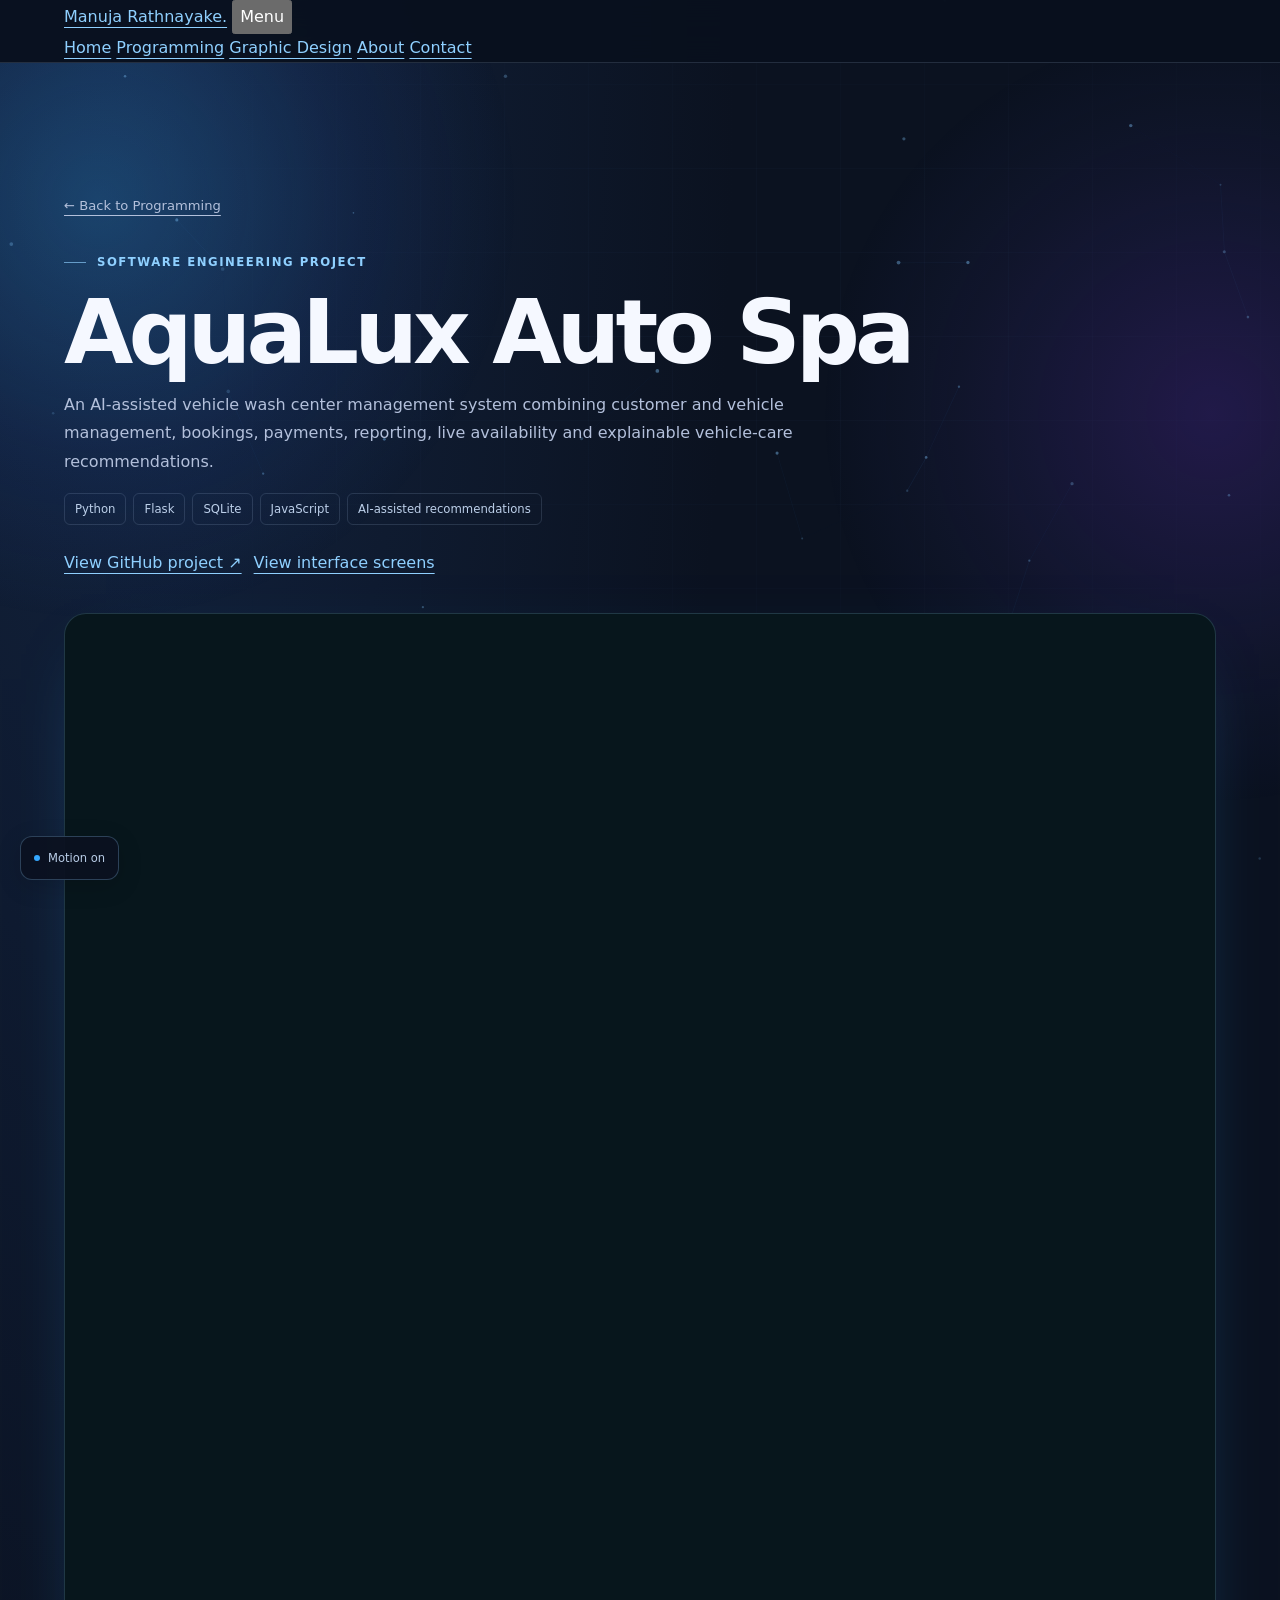
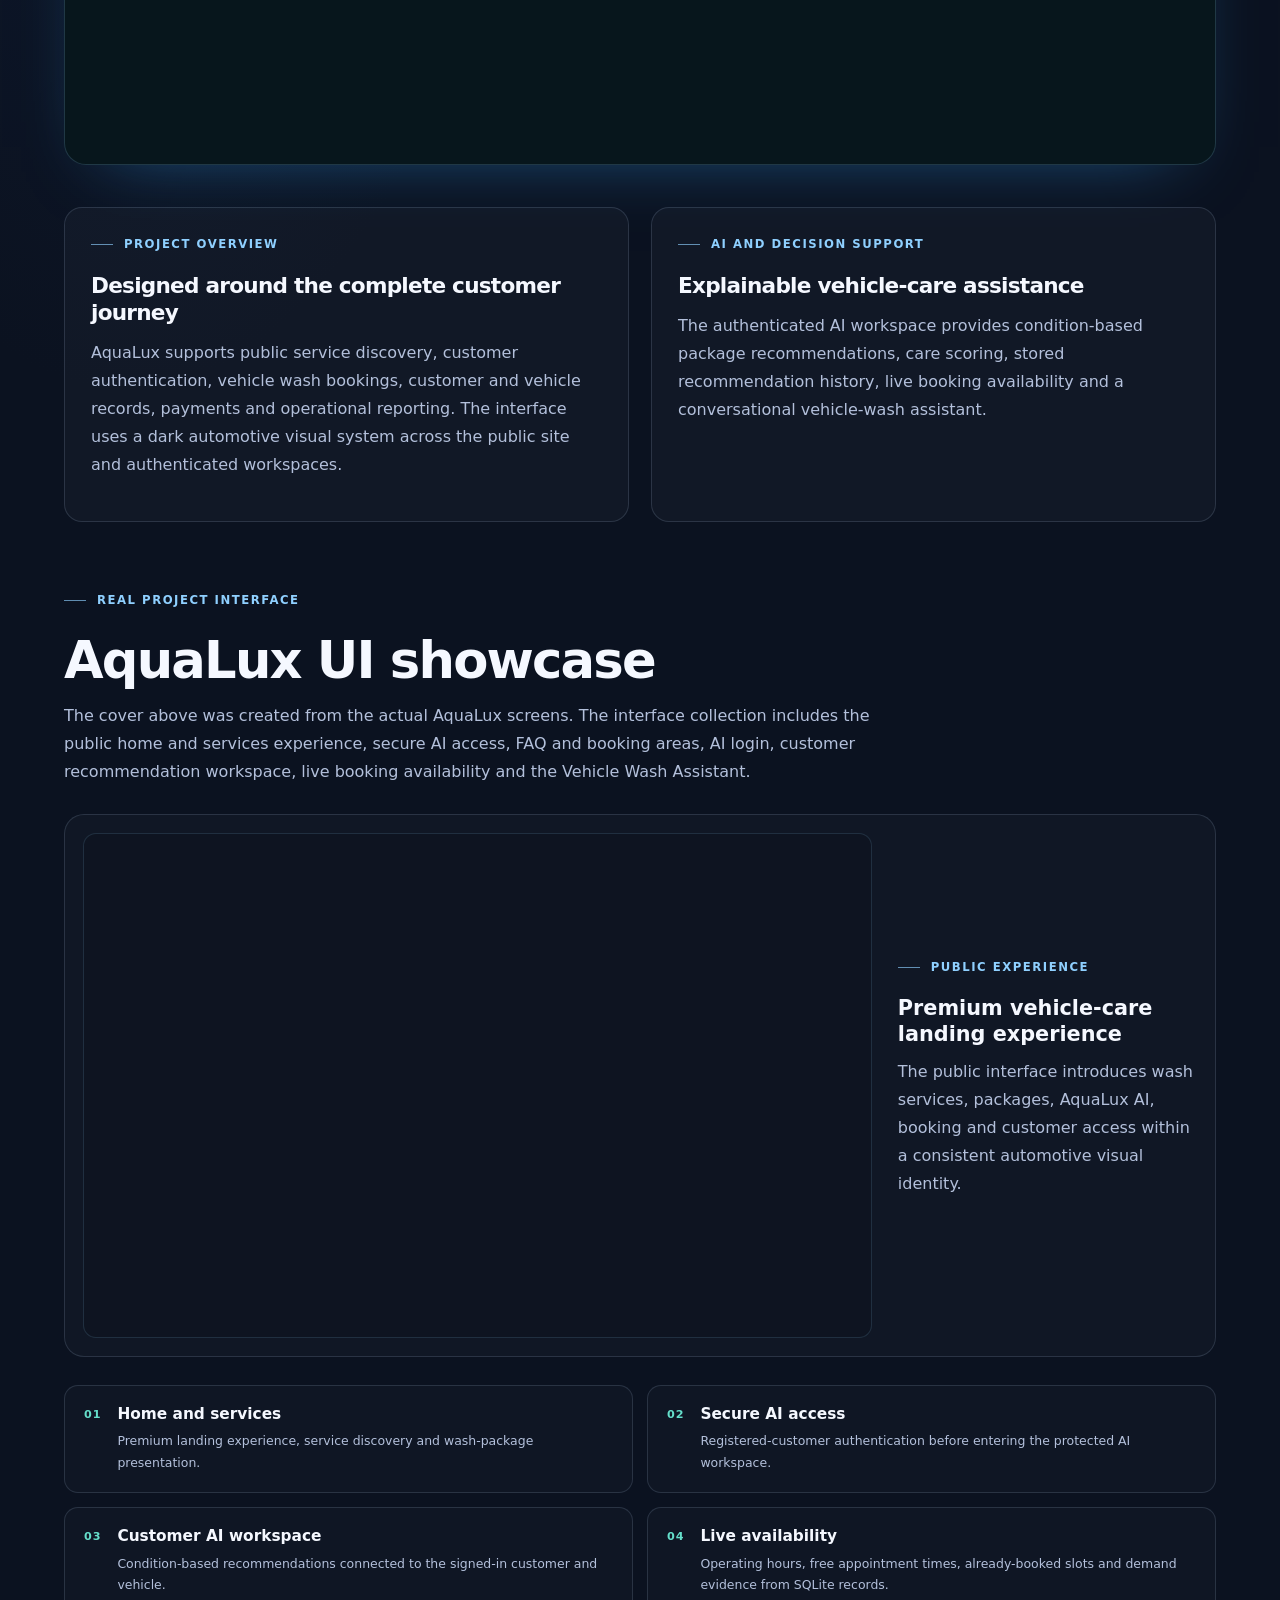
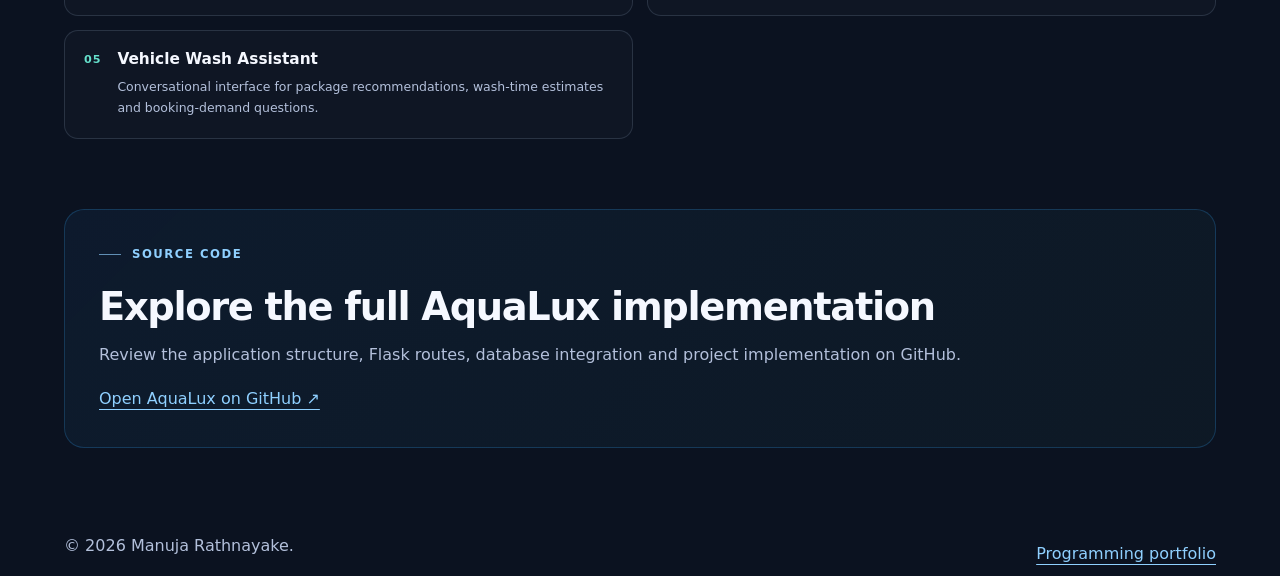
==== AquaLux.html @ 55165b79 "Add AquaLux project gallery and real screenshot cover" ====
<!DOCTYPE html>
<html lang="en">
<head>
  <meta charset="utf-8">
  <meta name="viewport" content="width=device-width, initial-scale=1">
  <title>AquaLux Auto Spa | Manuja Rathnayake</title>
  <meta name="description" content="AquaLux Auto Spa, an AI-assisted vehicle wash center management system by Manuja Rathnayake.">
  <link rel="preconnect" href="https://fonts.googleapis.com">
  <link rel="preconnect" href="https://fonts.gstatic.com" crossorigin>
  <link href="https://fonts.googleapis.com/css2?family=Manrope:wght@400;500;600;700;800&display=swap" rel="stylesheet">
  <link rel="stylesheet" href="portfolio.css?v=20261126-aqua1">
  <link rel="stylesheet" href="project-showcase.css?v=20261126-aqua1">
  <script src="portfolio.js?v=20261126-aqua1" defer></script>
</head>
<body>
  <header class="site-header">
    <div class="container header-inner">
      <a class="brand" href="index.html" aria-label="Manuja Rathnayake home">Manuja Rathnayake<span>.</span></a>
      <button class="menu-toggle" type="button" aria-expanded="false" aria-controls="primary-nav">Menu</button>
      <nav id="primary-nav" class="primary-nav" aria-label="Primary navigation">
        <a href="index.html">Home</a>
        <a href="Programming.html" class="is-active">Programming</a>
        <a href="Graphic%20Design.html">Graphic Design</a>
        <a href="index.html#about">About</a>
        <a href="index.html#contact">Contact</a>
      </nav>
    </div>
  </header>

  <main class="project-detail-main">
    <div class="container">
      <a class="project-back-link" href="Programming.html">&larr; Back to Programming</a>

      <section class="project-detail-heading">
        <p class="eyebrow">Software engineering project</p>
        <h1>AquaLux Auto Spa</h1>
        <p class="project-detail-lead">An AI-assisted vehicle wash center management system combining customer and vehicle management, bookings, payments, reporting, live availability and explainable vehicle-care recommendations.</p>
        <div class="tags" aria-label="Technologies">
          <span class="tag">Python</span><span class="tag">Flask</span><span class="tag">SQLite</span><span class="tag">JavaScript</span><span class="tag">AI-assisted recommendations</span>
        </div>
        <div class="project-detail-actions">
          <a class="button button-primary" href="https://github.com/manujarathnayake2004/AquaLux-Vehicle-Wash-Center" target="_blank" rel="noopener noreferrer">View GitHub project &nearr;</a>
          <a class="button button-secondary" href="#screens">View interface screens</a>
        </div>
      </section>

      <figure class="project-detail-cover">
        <img src="assets/projects/aqualux/aqualux-cover.webp" alt="AquaLux Auto Spa portfolio cover built from real project interface screenshots" width="1600" height="900" decoding="async">
      </figure>

      <section class="project-detail-summary" aria-label="AquaLux project overview">
        <article class="project-detail-panel">
          <p class="eyebrow">Project overview</p>
          <h2>Designed around the complete customer journey</h2>
          <p>AquaLux supports public service discovery, customer authentication, vehicle wash bookings, customer and vehicle records, payments and operational reporting. The interface uses a dark automotive visual system across the public site and authenticated workspaces.</p>
        </article>
        <article class="project-detail-panel">
          <p class="eyebrow">AI and decision support</p>
          <h2>Explainable vehicle-care assistance</h2>
          <p>The authenticated AI workspace provides condition-based package recommendations, care scoring, stored recommendation history, live booking availability and a conversational vehicle-wash assistant.</p>
        </article>
      </section>

      <section id="screens" class="project-detail-screens">
        <div class="project-detail-section-heading">
          <p class="eyebrow">Real project interface</p>
          <h2>AquaLux UI showcase</h2>
          <p>The cover above was created from the actual AquaLux screens. The interface collection includes the public home and services experience, secure AI access, FAQ and booking areas, AI login, customer recommendation workspace, live booking availability and the Vehicle Wash Assistant.</p>
        </div>

        <div class="aqualux-screen-feature">
          <a class="image-link" href="assets/projects/aqualux/aqualux-home.webp" data-lightbox="AquaLux Home interface" aria-label="Open AquaLux Home screenshot">
            <img src="assets/projects/aqualux/aqualux-home.webp" alt="AquaLux Auto Spa home interface screenshot" loading="lazy" decoding="async">
          </a>
          <div>
            <p class="eyebrow">Public experience</p>
            <h3>Premium vehicle-care landing experience</h3>
            <p>The public interface introduces wash services, packages, AquaLux AI, booking and customer access within a consistent automotive visual identity.</p>
          </div>
        </div>

        <div class="project-interface-list">
          <article><span>01</span><div><h3>Home and services</h3><p>Premium landing experience, service discovery and wash-package presentation.</p></div></article>
          <article><span>02</span><div><h3>Secure AI access</h3><p>Registered-customer authentication before entering the protected AI workspace.</p></div></article>
          <article><span>03</span><div><h3>Customer AI workspace</h3><p>Condition-based recommendations connected to the signed-in customer and vehicle.</p></div></article>
          <article><span>04</span><div><h3>Live availability</h3><p>Operating hours, free appointment times, already-booked slots and demand evidence from SQLite records.</p></div></article>
          <article><span>05</span><div><h3>Vehicle Wash Assistant</h3><p>Conversational interface for package recommendations, wash-time estimates and booking-demand questions.</p></div></article>
        </div>
      </section>

      <section class="project-detail-cta">
        <p class="eyebrow">Source code</p>
        <h2>Explore the full AquaLux implementation</h2>
        <p>Review the application structure, Flask routes, database integration and project implementation on GitHub.</p>
        <a class="button button-primary" href="https://github.com/manujarathnayake2004/AquaLux-Vehicle-Wash-Center" target="_blank" rel="noopener noreferrer">Open AquaLux on GitHub &nearr;</a>
      </section>
    </div>
  </main>

  <footer class="site-footer">
    <div class="container footer-inner"><p>&copy; 2026 Manuja Rathnayake.</p><a href="Programming.html">Programming portfolio</a></div>
  </footer>
</body>
</html>
---- portfolio.css ----
:root {
  color-scheme: dark;
  --bg: #0b1220;
  --bg-alt: #0e1728;
  --surface: #111d31;
  --text: #e8eefc;
  --muted: #b3c0db;
  --accent: #35a8ff;
  --line: rgba(190, 211, 245, .15);
}
* { box-sizing: border-box; }
html { scroll-behavior: smooth; scroll-padding-top: 100px; }
body {
  margin: 0;
  background: radial-gradient(ellipse at 10% 0, #132440 0, transparent 38rem), var(--bg);
  color: var(--text);
  font-family: Poppins, system-ui, -apple-system, "Segoe UI", sans-serif;
  line-height: 1.75;
}
body, button, a { -webkit-tap-highlight-color: transparent; }
a { color: #8fd0ff; text-underline-offset: 5px; }
a:hover { color: #fff; }
button, input, textarea { font: inherit; }
button { cursor: pointer; }
img { display: block; max-width: 100%; height: auto; }
svg { flex-shrink: 0; }
h1, h2, h3, p { margin-top: 0; }
h1, h2, h3 { color: #f5f8ff; line-height: 1.25; }
h2 { font-size: clamp(1.8rem, 3.4vw, 2.4rem); letter-spacing: -.035em; }
h3 { font-size: 1.12rem; }
p { color: var(--muted); }
:focus-visible { outline: 3px solid var(--accent); outline-offset: 5px; }
.container { width: min(1180px, 90%); margin-inline: auto; }
.skip-link { position: fixed; top: 12px; left: 12px; z-index: 100; padding: 10px 18px; background: #fff; color: #0b1220; transform: translateY(-160%); }
.skip-link:focus { transform: translateY(0); color: #0b1220; }
.site-header { position: sticky; top: 0; z-index: 30; background: rgba(9, 16, 30, .95); border-bottom: 1px solid var(--line); backdrop-filter: blur(16px); }
.nav-inner { min-height: 76px; display: flex; justify-content: space-between; align-items: center; gap: 24px; }
.logo { color: #fff; font-size: 1rem; font-weight: 800; letter-spacing: -.025em; text-decoration: none; white-space: nowrap; }
.logo span { color: var(--accent); }
.menu { display: flex; align-items: center; gap: 25px; }
.menu a { color: var(--muted); font-size: .85rem; font-weight: 600; text-decoration: none; padding-block: 14px; }
.menu a:hover { color: var(--accent); }
.nav-toggle { display: none; border: 1px solid var(--line); background: var(--surface); color: var(--text); border-radius: 9px; padding: 9px 13px; font-size: .85rem; }
.hero { padding: 76px 0 86px; }
.hero-grid { display: grid; grid-template-columns: 1.25fr .85fr; gap: 68px; align-items: center; }
.eyebrow { color: #8fd0ff; text-transform: uppercase; letter-spacing: .13em; font-size: .73rem; font-weight: 600; margin-bottom: 18px; }
.hero h1 { font-size: clamp(2.5rem, 5vw, 4.2rem); font-weight: 800; letter-spacing: -.05em; margin-bottom: 23px; line-height: 1.08; }
.accent { color: var(--accent); }
.hero-role { font-size: clamp(1rem, 1.6vw, 1.18rem); font-weight: 600; color: #d5e6ff; line-height: 1.6; max-width: 540px; }
.hero-summary { max-width: 56ch; font-size: .96rem; }
.hero-photo { margin: 0; justify-self: center; width: min(370px, 100%); aspect-ratio: 1; border-radius: 50%; border: 4px solid rgba(53, 168, 255, .35); box-shadow: 0 0 70px -22px rgba(53, 168, 255, .5); overflow: hidden; }
.hero-photo img { width: 100%; height: 100%; object-fit: cover; }
.current-role { display: flex; align-items: center; gap: 10px; color: #b8cbe6; font-size: .8rem; margin-top: 25px; }
.current-role::before { content: ""; width: 7px; height: 7px; border-radius: 50%; background: #78cfb4; flex-shrink: 0; }
.actions { display: flex; flex-wrap: wrap; gap: 12px; margin-top: 26px; }
.btn { display: inline-flex; align-items: center; justify-content: center; gap: 10px; min-height: 48px; padding: 12px 20px; border-radius: 11px; font-size: .88rem; font-weight: 600; text-decoration: none; border: 1px solid rgba(53,168,255,.4); transition: background .2s, transform .2s; }
.btn-primary { background: var(--accent); color: #071225; }
.btn-primary:hover { background: #70c3ff; color: #071225; transform: translateY(-2px); }
.btn-secondary { background: rgba(53,168,255,.07); color: #aedaff; }
.btn-secondary:hover { background: rgba(53,168,255,.17); }
.social-links { display: flex; flex-wrap: wrap; gap: 21px; margin-top: 24px; }
.social-links a { font-size: .82rem; color: var(--muted); }
.social-links a:hover { color: #fff; }
.section { padding: 78px 0; border-top: 1px solid var(--line); }
.section-alt { background: rgba(14, 23, 40, .66); }
.section-intro { max-width: 66ch; margin-bottom: 30px; font-size: .94rem; }
.section-heading { display: flex; align-items: flex-end; justify-content: space-between; gap: 24px; margin-bottom: 30px; }
.section-heading h2 { margin-bottom: 0; }
.section-heading .eyebrow { margin-bottom: 10px; }
.section-heading > a { font-size: .85rem; flex-shrink: 0; }
.about-grid { display: grid; grid-template-columns: 1.3fr .7fr; gap: 60px; }
.about-copy p { font-size: .97rem; }
.facts { margin: 0; border-left: 1px solid var(--line); padding-left: 30px; }
.facts div + div { margin-top: 23px; }
.facts dt { color: #8fd0ff; font-size: .72rem; text-transform: uppercase; letter-spacing: .08em; }
.facts dd { margin: 4px 0 0; font-size: .9rem; color: #e4ecfa; }
.services-grid { display: grid; grid-template-columns: repeat(3, minmax(0, 1fr)); gap: 22px; }
.service { border-top: 2px solid rgba(53,168,255,.55); padding: 23px 0 0; }
.service p { font-size: .9rem; margin-bottom: 0; }
.service-number { color: #6ba2cb; font-size: .78rem; display: block; margin-bottom: 18px; }
.career-grid { display: grid; grid-template-columns: 1.05fr .95fr; gap: 66px; }
.timeline { border-left: 1px solid rgba(53,168,255,.4); padding-left: 26px; }
.timeline-item { position: relative; padding: 0 0 32px; }
.timeline-item:last-child { padding-bottom: 0; }
.timeline-item::before { content: ""; position: absolute; width: 9px; height: 9px; left: -31px; top: 7px; background: var(--accent); border-radius: 50%; }
.timeline-item h3 { margin-bottom: 6px; }
.timeline-item .date { color: #88caff; font-size: .76rem; margin-bottom: 8px; }
.timeline-item .role { color: #e0ebfb; font-size: .88rem; margin-bottom: 12px; }
.timeline-item ul { color: var(--muted); font-size: .88rem; padding-left: 19px; margin: 0; }
.timeline-item li + li { margin-top: 8px; }
.education-list { list-style: none; padding: 0; margin: 0; }
.education-list li { display: grid; grid-template-columns: 70px minmax(0,1fr); gap: 15px; padding: 17px 0; border-bottom: 1px solid var(--line); }
.education-list li:first-child { padding-top: 0; }
.education-list .date { color: #88caff; font-size: .76rem; padding-top: 3px; }
.education-list h3 { font-size: .92rem; line-height: 1.5; margin-bottom: 4px; }
.education-list p { font-size: .8rem; margin: 0; }
.skills-grid { display: grid; grid-template-columns: repeat(3,minmax(0,1fr)); gap: 22px; }
.skill-group { background: rgba(255,255,255,.025); border: 1px solid var(--line); border-radius: 16px; padding: 25px; }
.skill-group h3 { margin-bottom: 18px; }
.skill-group ul { padding: 0; margin: 0; list-style: none; font-size: .88rem; color: var(--muted); }
.skill-group li { padding: 8px 0; border-bottom: 1px solid rgba(190,211,245,.08); }
.skill-group li:last-child { border-bottom: 0; }
.strengths { display: flex; flex-wrap: wrap; gap: 10px; list-style: none; padding: 0; margin: 28px 0 0; }
.strengths li, .tag { border: 1px solid var(--line); border-radius: 6px; padding: 5px 10px; color: #bccfe9; font-size: .73rem; }
.work-grid { display: grid; grid-template-columns: repeat(2,minmax(0,1fr)); gap: 24px; }
.work-card { display: block; border: 1px solid var(--line); border-radius: 17px; background: rgba(255,255,255,.025); overflow: hidden; text-decoration: none; transition: border-color .2s, transform .2s; }
.work-card:hover { border-color: rgba(53,168,255,.55); transform: translateY(-4px); }
.work-media { padding: 14px 14px 0; }
.work-media img { width: 100%; aspect-ratio: 16 / 9; object-fit: contain; background: #0b1220; border-radius: 9px; }
.work-caption { padding: 22px 24px 25px; }
.work-caption h3 { display: flex; justify-content: space-between; gap: 15px; margin-bottom: 9px; }
.work-caption h3 span { color: var(--accent); font-weight: 400; }
.work-caption p { font-size: .87rem; margin-bottom: 0; }
.project-heading { margin: 45px 0 20px; }
.project-grid { display: grid; grid-template-columns: repeat(2,minmax(0,1fr)); gap: 24px; }
.project-detail { padding: 28px; border: 1px solid var(--line); border-radius: 16px; background: rgba(255,255,255,.025); }
.project-detail p { font-size: .9rem; }
.project-detail .eyebrow { font-size: .66rem; margin-bottom: 12px; }
.project-detail > a { display: inline-block; margin-top: 20px; font-size: .85rem; font-weight: 600; }
.tags { display: flex; flex-wrap: wrap; gap: 7px; }
.contact-grid { display: grid; grid-template-columns: 1.05fr .95fr; gap: 65px; align-items: start; }
.contact-grid h2 { font-size: clamp(2rem,3.4vw,2.65rem); }
.contact-details { margin: 0; padding: 28px; border: 1px solid var(--line); border-radius: 17px; background: rgba(255,255,255,.025); }
.contact-details > div + div { margin-top: 20px; }
.contact-details dt { font-size: .74rem; color: #96abc8; margin-bottom: 4px; }
.contact-details dd { margin: 0; font-size: .9rem; overflow-wrap: anywhere; }
.contact-details dd a { color: #e1ecfc; }
.footer { padding: 28px 0; border-top: 1px solid var(--line); }
.footer-inner { display: flex; flex-wrap: wrap; gap: 12px; justify-content: space-between; align-items: center; }
.footer p, .footer a { font-size: .75rem; color: #98abc9; margin: 0; }
.whatsapp-fab { position: fixed; right: 22px; bottom: 20px; z-index: 25; }
.whatsapp-bot {
  width: 284px; height: 92px; display: flex; align-items: center; justify-content: space-between;
  padding: 12px 8px 12px 20px; color: #edf8ff; text-decoration: none;
  border: 1px solid rgba(53,168,255,.58); border-radius: 19px;
  background: linear-gradient(135deg,rgba(8,18,34,.98),rgba(13,28,50,.96));
  box-shadow: 0 16px 42px rgba(0,0,0,.36),0 0 28px rgba(53,168,255,.16),inset 0 0 0 1px rgba(143,208,255,.05);
  overflow: visible; isolation: isolate;
}
.whatsapp-bot::before {
  content: ""; position: absolute; inset: 0; border-radius: inherit; pointer-events: none; z-index: -1;
  background: linear-gradient(105deg,transparent 15%,rgba(125,220,255,.08) 42%,rgba(139,117,247,.13) 58%,transparent 78%);
  background-size: 220% 100%; animation: whatsapp-bot-shine 4.2s ease-in-out infinite;
}
.whatsapp-bot::after {
  content: ""; position: absolute; left: 16px; right: 74px; bottom: -1px; height: 2px; border-radius: 2px;
  background: linear-gradient(90deg,transparent,#35a8ff,#8b75f7,transparent); opacity: .82;
  box-shadow: 0 0 15px rgba(53,168,255,.6);
}
.whatsapp-bot-copy { min-width: 0; display: grid; gap: 2px; position: relative; z-index: 2; }
.whatsapp-bot-title { display: flex; align-items: center; gap: 9px; font-size: 1.06rem; font-weight: 800; letter-spacing: -.02em; white-space: nowrap; }
.whatsapp-bot-subtitle { color: #a9bdd8; font-size: .62rem; white-space: nowrap; }
.whatsapp-bot-wa { width: 27px; height: 27px; flex: 0 0 27px; fill: #82e9c2; filter: drop-shadow(0 0 8px rgba(130,233,194,.22)); }
.whatsapp-bot-robot { position: relative; width: 76px; height: 104px; flex: 0 0 76px; align-self: flex-end; margin: 0 -1px -10px 7px; transform-origin: 50% 84%; }
.whatsapp-bot-robot svg { width: 100%; height: 100%; overflow: visible; display: block; filter: drop-shadow(0 10px 10px rgba(0,0,0,.36)); }
.whatsapp-bot-ping { position: absolute; right: 65px; top: 11px; width: 8px; height: 8px; border-radius: 50%; background: #7ddcff; box-shadow: 0 0 14px #35a8ff; }
.whatsapp-bot-ping::after { content: ""; position: absolute; inset: -5px; border: 1px solid rgba(125,220,255,.5); border-radius: inherit; animation: whatsapp-bot-ping 2s ease-out infinite; }
.whatsapp-bot:hover, .whatsapp-bot:focus-visible { border-color: rgba(125,220,255,.9); box-shadow: 0 18px 46px rgba(0,0,0,.4),0 0 34px rgba(53,168,255,.28),0 0 22px rgba(139,117,247,.12); }
.whatsapp-bot:hover .whatsapp-bot-robot, .whatsapp-bot:focus-visible .whatsapp-bot-robot { transform: translateY(-5px) rotate(-2deg); }
.whatsapp-bot:hover .whatsapp-bot-title, .whatsapp-bot:focus-visible .whatsapp-bot-title { color: #fff; }
.whatsapp-bot-robot { animation: whatsapp-bot-float 4s ease-in-out infinite; }
.whatsapp-bot .bot-eye { transform-box: fill-box; transform-origin: center; animation: whatsapp-bot-blink 5.2s infinite; }
@keyframes whatsapp-bot-float { 0%,100% { transform: translateY(0) rotate(0); } 50% { transform: translateY(-5px) rotate(1.2deg); } }
@keyframes whatsapp-bot-blink { 0%,46%,50%,100% { transform: scaleY(1); } 48% { transform: scaleY(.08); } }
@keyframes whatsapp-bot-ping { 0% { transform: scale(.65); opacity: .75; } 100% { transform: scale(1.7); opacity: 0; } }
@keyframes whatsapp-bot-shine { 0%,18% { background-position: 110% 0; } 58%,100% { background-position: -110% 0; } }
.gallery-header { padding: 45px 0 38px; }
.back-link { display: inline-flex; gap: 10px; align-items: center; text-decoration: none; font-size: .85rem; margin-bottom: 35px; min-height: 44px; }
.gallery-header h1 { font-size: clamp(2.1rem,4vw,3.25rem); letter-spacing: -.04em; margin-bottom: 15px; }
.gallery-header p { max-width: 67ch; margin-bottom: 0; }
.gallery-main { padding-bottom: 75px; }
.gallery-grid { display: grid; grid-template-columns: repeat(2,minmax(0,1fr)); gap: 25px; }
.gallery-item { margin: 0; border: 1px solid var(--line); border-radius: 15px; background: rgba(255,255,255,.025); overflow: hidden; }
.image-link { display: block; padding: 14px; background: rgba(0,0,0,.1); }
.image-link img { width: 100%; aspect-ratio: 16 / 10; object-fit: contain; border-radius: 8px; }
.image-link:hover { background: rgba(53,168,255,.05); }
.gallery-item figcaption { padding: 21px 24px; }
.gallery-item figcaption h2 { font-size: 1.05rem; letter-spacing: 0; margin-bottom: 7px; }
.gallery-item figcaption p { font-size: .85rem; margin: 0; }
.gallery-contact { margin-top: 45px; padding-top: 28px; border-top: 1px solid var(--line); }
.gallery-contact p { margin-bottom: 12px; }
.image-dialog { width: min(1100px,94vw); max-height: 94dvh; border: 1px solid var(--line); border-radius: 14px; background: #0b1220; color: var(--text); padding: 20px; }
.image-dialog::backdrop { background: rgba(0,0,0,.86); }
.dialog-toolbar { display: flex; justify-content: space-between; align-items: center; gap: 20px; margin-bottom: 14px; }
.dialog-toolbar h2 { font-size: 1rem; letter-spacing: 0; margin: 0; }
.dialog-close { border: 1px solid var(--line); color: #fff; background: var(--surface); border-radius: 8px; padding: 9px 15px; min-height: 44px; }
.image-dialog img { max-height: 76dvh; width: 100%; object-fit: contain; }
.dialog-open { overflow: hidden; }
@media (max-width: 1060px) {
  .menu { gap: 17px; }
  .hero-grid { gap: 35px; }
  .career-grid, .contact-grid { gap: 36px; }
}
@media (max-width: 860px) {
  .nav-inner { flex-wrap: wrap; gap: 0; padding-block: 15px; min-height: 72px; }
  .menu { flex-basis: 100%; flex-wrap: wrap; gap: 0 22px; padding-top: 12px; }
  .js .nav-toggle { display: block; }
  .js .menu { display: none; }
  .js .menu.is-open { display: flex; }
  .hero { padding: 55px 0 60px; }
  .hero-grid { grid-template-columns: 1fr .65fr; gap: 25px; }
  .hero h1 { font-size: clamp(2.3rem,5.5vw,3.2rem); }
  .about-grid, .career-grid, .contact-grid { grid-template-columns: 1fr; gap: 40px; }
  .facts { display: grid; grid-template-columns: 1fr 1fr; gap: 25px; border-left: 0; border-top: 1px solid var(--line); padding: 25px 0 0; }
  .facts div + div { margin-top: 0; }
  .skills-grid { grid-template-columns: repeat(2,minmax(0,1fr)); }
  .skills-grid > :last-child { grid-column: 1 / -1; }
  .section { padding: 60px 0; }
}
@media (max-width: 600px) {
  html { scroll-padding-top: 88px; }
  .logo { font-size: .92rem; }
  .hero-grid { grid-template-columns: 1fr; gap: 38px; }
  .hero h1 { font-size: clamp(2.4rem,9vw,3.3rem); }
  .hero-photo { width: min(280px,76vw); }
  .hero-summary { font-size: .9rem; }
  .services-grid, .skills-grid, .work-grid, .project-grid, .gallery-grid { grid-template-columns: 1fr; }
  .skills-grid > :last-child { grid-column: auto; }
  .services-grid { gap: 28px; }
  .section-heading { align-items: flex-start; flex-direction: column; gap: 15px; }
  .section-heading > a { flex-shrink: 1; }
  .facts { grid-template-columns: 1fr; }
  .work-caption, .project-detail, .contact-details { padding: 23px; }
  .education-list li { grid-template-columns: 60px minmax(0,1fr); }
  .footer { padding-bottom: 85px; }
  .footer-inner { align-items: flex-start; flex-direction: column; }
  .gallery-header { padding-top: 22px; }
  .gallery-item figcaption { padding: 20px; }
}
/* Motion is an enhancement. Content is never hidden while waiting for JavaScript. */
.site-header { transition: background .25s ease, box-shadow .25s ease; }
.site-header.is-scrolled { background: rgba(9,16,30,.98); box-shadow: 0 10px 32px rgba(0,0,0,.2); }
.site-header::after { content: ""; position: absolute; bottom: -1px; left: 0; width: 100%; height: 2px; background: linear-gradient(90deg,#35a8ff,#8cceff); transform: scaleX(var(--scroll-progress,0)); transform-origin: left; pointer-events: none; }
.menu a { position: relative; transition: color .2s ease; }
.menu a::after { content: ""; position: absolute; left: 0; right: 0; bottom: 7px; height: 2px; border-radius: 2px; background: var(--accent); transform: scaleX(0); transform-origin: left; transition: transform .25s ease; }
.menu a:hover::after, .menu a:focus-visible::after { transform: scaleX(1); }
.hero { position: relative; isolation: isolate; overflow: hidden; }
.hero::before, .hero::after { content: ""; position: absolute; z-index: -1; pointer-events: none; border-radius: 50%; }
.hero::before { width: min(850px,100%); height: 750px; right: -18%; top: -30%; background: radial-gradient(ellipse,rgba(53,168,255,.17),rgba(47,90,190,.07) 42%,transparent 69%); }
.hero::after { width: 65%; height: 80%; left: -30%; bottom: -35%; background: radial-gradient(ellipse,rgba(71,91,221,.13),transparent 66%); }
.portrait-stage { position: relative; justify-self: center; width: min(370px,100%); aspect-ratio: 1; }
.portrait-stage .hero-photo { width: 100%; }
.portrait-stage::before, .portrait-stage::after { content: ""; position: absolute; border-radius: 50%; pointer-events: none; }
.portrait-stage::before { inset: -14px; border: 1px solid rgba(104,182,247,.12); border-top: 2px solid rgba(104,182,247,.8); border-right-color: rgba(104,182,247,.35); transform: rotate(-28deg); }
.portrait-stage::after { inset: -23px; border: 1px solid transparent; border-bottom-color: rgba(104,182,247,.32); transform: rotate(24deg); }
.motion-enabled .hero::before { animation: ambient-drift 16s ease-in-out infinite alternate; animation-play-state: paused; }
.motion-enabled .hero::after { animation: ambient-drift 20s ease-in-out infinite alternate-reverse; animation-play-state: paused; }
.motion-enabled .portrait-stage::before { animation: portrait-orbit 28s linear infinite; animation-play-state: paused; }
.motion-enabled .portrait-stage::after { animation: portrait-orbit 38s linear infinite reverse; animation-play-state: paused; }
.motion-enabled:not(.tab-hidden) .hero.is-in-view::before,
.motion-enabled:not(.tab-hidden) .hero.is-in-view::after,
.motion-enabled:not(.tab-hidden) .hero.is-in-view .portrait-stage::before,
.motion-enabled:not(.tab-hidden) .hero.is-in-view .portrait-stage::after { animation-play-state: running; }
@keyframes ambient-drift { from { transform: translate3d(0,0,0) scale(1); } to { transform: translate3d(-5%,5%,0) scale(1.08); } }
@keyframes portrait-orbit { from { transform: rotate(-28deg); } to { transform: rotate(332deg); } }
.work-card, .project-detail, .skill-group, .gallery-item { position: relative; transition: transform .28s ease, border-color .28s ease, box-shadow .28s ease; }
.work-card:focus-visible, .project-detail:focus-within, .gallery-item:focus-within { border-color: rgba(53,168,255,.65); box-shadow: 0 14px 36px -18px rgba(53,168,255,.3); }
.work-card::after { content: ""; position: absolute; inset: 0; pointer-events: none; background: radial-gradient(ellipse at top right,rgba(53,168,255,.09),transparent 65%); opacity: 0; transition: opacity .3s ease; }
.work-card:hover::after, .work-card:focus-visible::after { opacity: 1; }
.work-caption h3 span, .btn-primary svg { transition: transform .25s ease; }
.work-card:hover .work-caption h3 span, .work-card:focus-visible .work-caption h3 span { transform: translate(3px,-3px); }
.btn-primary:hover svg, .btn-primary:focus-visible svg { transform: translateX(3px); }
.btn { transition: background .22s ease, transform .22s ease, box-shadow .22s ease; }
.btn-primary:hover, .btn-primary:focus-visible { box-shadow: 0 8px 28px -12px rgba(53,168,255,.65); }
.btn:active { transform: translateY(1px); }
.whatsapp-fab { transition: transform .25s ease,border-color .25s ease,box-shadow .25s ease; }
.whatsapp-bot-robot { transition: transform .3s ease; }
.motion-toggle { position: fixed; left: 20px; bottom: 20px; z-index: 25; display: inline-flex; align-items: center; gap: 8px; min-height: 44px; padding: 9px 13px; border: 1px solid rgba(143,208,255,.25); border-radius: 12px; background: rgba(11,18,32,.94); color: #b9cde7; font-size: .72rem; box-shadow: 0 6px 24px rgba(0,0,0,.15); }
.motion-toggle[hidden] { display: none; }
.motion-toggle::before { content: ""; width: 6px; height: 6px; border-radius: 50%; background: #35a8ff; }
.motion-toggle[aria-pressed="false"]::before { background: #8796ad; }
.motion-toggle:hover { border-color: #8fd0ff; color: #fff; }
.footer { padding-bottom: 88px; }
.motion-enabled .image-dialog[open]::backdrop { animation: backdrop-enter .22s ease both; }
.motion-enabled .image-dialog.is-closing::backdrop { animation: backdrop-exit .16s ease both; }
@keyframes backdrop-enter { from { opacity: 0; } to { opacity: 1; } }
@keyframes backdrop-exit { to { opacity: 0; } }
@media (hover: hover) and (pointer: fine) {
  .motion-enabled .work-card.tilt-ready:hover { transform: perspective(1000px) rotateX(var(--tilt-x,0deg)) rotateY(var(--tilt-y,0deg)) translateY(-5px); }
  .work-card:hover, .project-detail:hover, .gallery-item:hover, .skill-group:hover { border-color: rgba(53,168,255,.5); box-shadow: 0 16px 36px -22px rgba(53,168,255,.38); }
  .motion-enabled .project-detail:hover, .motion-enabled .skill-group:hover { transform: translateY(-4px); }
}
@media (max-width: 600px) {
  .portrait-stage { width: min(280px,76vw); }
  .portrait-stage::before { inset: -10px; }
  .portrait-stage::after { inset: -18px; }
  .motion-toggle { left: 12px; bottom: 20px; }
}
/* The original blue, violet and cyan atmosphere now continues through every page. */
body { position: relative; isolation: isolate; }
.ambient-scene { position: fixed; inset: 0; z-index: -1; overflow: hidden; pointer-events: none; contain: strict; }
.ambient-mesh { position: absolute; inset: 0; opacity: .18; background-image: linear-gradient(rgba(131,178,240,.18) 1px,transparent 1px),linear-gradient(90deg,rgba(131,178,240,.18) 1px,transparent 1px); background-size: 84px 84px; mask-image: radial-gradient(ellipse at 60% 35%,#000,transparent 72%); }
.ambient-orbs { position: absolute; inset: -35px; transition: transform .5s ease-out; }
.ambient-orb { position: absolute; display: block; border-radius: 50%; }
.orb-blue { width: min(860px,85vw); aspect-ratio: 1; left: -22%; top: -20%; background: radial-gradient(circle,rgba(53,168,255,.25),rgba(45,104,223,.09) 43%,transparent 69%); }
.orb-violet { width: min(800px,90vw); aspect-ratio: 1; right: -22%; top: 5%; background: radial-gradient(circle,rgba(124,58,237,.2),rgba(88,70,200,.07) 45%,transparent 69%); }
.orb-teal { width: min(680px,75vw); aspect-ratio: 1; left: 15%; bottom: -42%; background: radial-gradient(circle,rgba(34,211,238,.16),rgba(34,161,200,.06) 45%,transparent 69%); }
.ambient-particles { position: absolute; inset: 0; width: 100%; height: 100%; }
.pointer-aura { position: absolute; top: 0; left: 0; width: 660px; height: 660px; margin: -330px; border-radius: 50%; opacity: 0; background: radial-gradient(circle,rgba(53,168,255,.2),rgba(97,77,220,.08) 37%,transparent 68%); transition: opacity .45s ease; }
.pointer-halo { position: fixed; left: 0; top: 0; width: 36px; height: 36px; margin: -18px; border-radius: 50%; z-index: 45; pointer-events: none; opacity: 0; transition: opacity .25s ease; }
.pointer-halo::before { content: ""; position: absolute; inset: 0; border: 1px solid rgba(143,208,255,.65); border-radius: inherit; box-shadow: 0 0 20px rgba(53,168,255,.12); transition: transform .25s ease,border-color .25s ease,background .25s ease; }
.motion-enabled.pointer-active .pointer-aura, .motion-enabled.pointer-active .pointer-halo { opacity: 1; }
.pointer-interactive .pointer-halo::before { transform: scale(1.55); border-color: rgba(143,208,255,.85); background: rgba(53,168,255,.035); }
.dialog-open .pointer-halo, .dialog-open .pointer-aura { opacity: 0 !important; }
.motion-enabled .orb-blue { animation: drift-blue 24s ease-in-out infinite alternate; }
.motion-enabled .orb-violet { animation: drift-violet 30s ease-in-out infinite alternate; }
.motion-enabled .orb-teal { animation: drift-teal 26s ease-in-out infinite alternate; }
@keyframes drift-blue { to { transform: translate3d(24%,20%,0) scale(1.12); } }
@keyframes drift-violet { to { transform: translate3d(-24%,25%,0) scale(.9); } }
@keyframes drift-teal { to { transform: translate3d(28%,-30%,0) scale(1.2); } }
.section-alt { background: rgba(14,23,40,.48); }
.section { position: relative; }
.section::before { content: ""; position: absolute; top: -1px; left: 5%; width: 160px; height: 2px; pointer-events: none; background: linear-gradient(90deg,transparent,#35a8ff,rgba(124,58,237,.65),transparent); transform-origin: left; opacity: .6; }
.motion-enabled .section.is-in-view::before { animation: section-line 1.1s cubic-bezier(.22,.7,.2,1) both; }
@keyframes section-line { from { transform: scaleX(.1); opacity: 0; } to { transform: scaleX(1); opacity: .6; } }
.eyebrow { display: flex; align-items: center; gap: 11px; }
.eyebrow::before { content: ""; display: block; flex: 0 0 22px; height: 1px; background: currentColor; opacity: .65; }
.portrait-stage { transition: transform .3s ease-out; }
.motion-enabled .portrait-stage { transform: translate3d(var(--portrait-x,0px),var(--portrait-y,0px),0) rotate(var(--portrait-rotate,0deg)); }
.motion-enabled .hero-photo { animation: portrait-float 7s ease-in-out infinite; animation-play-state: paused; }
.motion-enabled:not(.tab-hidden) .hero.is-in-view .hero-photo { animation-play-state: running; }
@keyframes portrait-float { 0%,100% { transform: translateY(0); } 50% { transform: translateY(-8px); } }
.portrait-stage::after { box-shadow: 0 0 30px -20px #78c9ff; }
.motion-enabled .current-role::before { animation: status-breathe 3.5s ease-in-out infinite; animation-play-state: paused; }
.motion-enabled:not(.tab-hidden) .hero.is-in-view .current-role::before { animation-play-state: running; }
@keyframes status-breathe { 0%,100% { box-shadow: 0 0 0 0 rgba(120,207,180,.25); } 60% { box-shadow: 0 0 0 7px rgba(120,207,180,0); } }
@supports (background-clip: text) or (-webkit-background-clip: text) {
  .hero .accent { background-image: linear-gradient(110deg,#35a8ff 15%,#99deff 37%,#8b91ff 52%,#35a8ff 70%); background-size: 240% 100%; -webkit-background-clip: text; background-clip: text; color: transparent; }
  .motion-enabled .hero .accent { animation: name-shimmer 12s ease-in-out infinite; animation-play-state: paused; }
  .motion-enabled:not(.tab-hidden) .hero.is-in-view .accent { animation-play-state: running; }
}
@keyframes name-shimmer { 0%,100% { background-position: 0% 50%; } 50% { background-position: 100% 50%; } }
.service, .contact-details { position: relative; transition: transform .3s ease,border-color .3s ease,box-shadow .3s ease; }
.tilt-ready { isolation: isolate; }
.tilt-ready::after { content: ""; position: absolute; inset: 0; z-index: -1; border-radius: inherit; pointer-events: none; background: radial-gradient(380px circle at var(--spot-x,50%) var(--spot-y,0%),rgba(65,174,255,.14),transparent 70%); opacity: 0; transition: opacity .3s ease; }
.motion-enabled .tilt-ready.pointer-over::after, .tilt-ready:focus-within::after { opacity: 1; }
.work-card::after { z-index: 0; background: radial-gradient(450px circle at var(--spot-x,50%) var(--spot-y,0%),rgba(112,190,255,.1),transparent 70%); }
.service-number { transition: transform .35s ease,color .35s ease; }
.service:hover .service-number { color: #b6dfff; }
.skill-group li { position: relative; padding-left: 14px; transition: color .25s ease,transform .25s ease; }
.skill-group li::before { content: ""; position: absolute; left: 0; top: 19px; width: 4px; height: 4px; border-radius: 50%; background: #66b6ef; box-shadow: 0 0 9px rgba(53,168,255,.3); }
.strengths li, .tag { transition: transform .25s ease,border-color .25s ease,background .25s ease; }
.timeline-item::before { box-shadow: 0 0 0 5px rgba(53,168,255,.06); }
.motion-enabled .section.is-in-view .timeline-item::before { animation: timeline-breathe 4s ease-in-out infinite; }
.timeline-item:nth-child(2)::before { animation-delay: 1s !important; }
@keyframes timeline-breathe { 50% { box-shadow: 0 0 0 6px rgba(53,168,255,.1),0 0 15px rgba(53,168,255,.25); } }
.education-list > li { transition: transform .3s ease,border-color .3s ease; }
.contact-details > div { transition: transform .3s ease; }
.btn { position: relative; isolation: isolate; overflow: hidden; }
.btn::after { content: ""; position: absolute; top: -50%; left: -45%; width: 35%; height: 200%; pointer-events: none; background: linear-gradient(90deg,transparent,rgba(255,255,255,.28),transparent); transform: skewX(-20deg); opacity: 0; }
.motion-enabled .btn:hover::after, .motion-enabled .btn:focus-visible::after { animation: button-glint .65s ease-out; }
@keyframes button-glint { 0% { left: -45%; opacity: 0; } 20% { opacity: 1; } 100% { left: 130%; opacity: 0; } }
.social-links a, .footer a, .back-link { transition: color .25s ease,transform .25s ease; }
.gallery-header { position: relative; }
.gallery-header::after { content: ""; display: block; margin-top: 28px; width: 72px; height: 2px; background: linear-gradient(90deg,#35a8ff,#8b75f7,transparent); transform-origin: left; }
.motion-enabled .gallery-header.is-in-view::after { animation: section-line 1.1s ease both; }
.tab-hidden .ambient-orb, .tab-hidden .hero .accent, .tab-hidden .hero-photo, .tab-hidden .current-role::before, .tab-hidden .timeline-item::before { animation-play-state: paused !important; }
.motion-paused .ambient-scene, .motion-paused .pointer-halo { display: none; }
@media (hover: hover) and (pointer: fine) {
  .motion-enabled .tilt-ready.pointer-over { transform: perspective(1100px) rotateX(var(--tilt-x,0deg)) rotateY(var(--tilt-y,0deg)) translateY(-5px); }
  .motion-enabled .work-card.tilt-ready:hover { transform: perspective(1100px) rotateX(var(--tilt-x,0deg)) rotateY(var(--tilt-y,0deg)) translateY(-5px); }
  .motion-enabled .magnetic-ready { transform: translate3d(var(--magnet-x,0px),var(--magnet-y,0px),0); }
  .motion-enabled .btn.magnetic-ready:active { transform: translate3d(var(--magnet-x,0px),var(--magnet-y,0px),0) scale(.98); }
  .motion-enabled .service:hover .service-number { transform: translateX(5px); }
  .motion-enabled .skill-group li:hover { transform: translateX(4px); color: #eff7ff; }
  .motion-enabled .strengths li:hover, .motion-enabled .tag:hover { transform: translateY(-3px); border-color: rgba(53,168,255,.6); background: rgba(53,168,255,.08); }
  .motion-enabled .education-list > li:hover, .motion-enabled .contact-details > div:hover { transform: translateX(4px); }
  .motion-enabled .social-links a:hover, .motion-enabled .footer a:hover { transform: translateY(-2px); }
  .motion-enabled .back-link:hover { transform: translateX(-3px); }
}
@media (hover: none), (pointer: coarse) {
  .pointer-halo, .pointer-aura { display: none; }
  .ambient-mesh { opacity: .12; }
  .orb-violet { width: 110vw; }
  .orb-blue { width: 120vw; }
  .ambient-particles { opacity: .65; }
}
/* A skills overview based on the actual list, with matching category colours. */
.skills-overview { display: grid; grid-template-columns: minmax(220px,.8fr) minmax(0,1.2fr); gap: 40px; align-items: center; margin: 32px 0 25px; padding: 32px 42px; border: 1px solid rgba(143,208,255,.2); border-radius: 22px; background: radial-gradient(ellipse at 15% 45%,rgba(53,168,255,.08),transparent 55%),rgba(11,18,32,.48); }
.skill-chart-visual { position: relative; width: min(280px,100%); aspect-ratio: 1; margin-inline: auto; }
.skill-donut { display: block; width: 100%; height: 100%; overflow: visible; }
.skill-chart-track { stroke: rgba(151,183,228,.08); }
.skill-chart-orbit { color: rgba(143,208,255,.25); stroke-width: 1; }
.skill-slice { stroke: var(--skill-color); cursor: pointer; pointer-events: visibleStroke; transition: stroke-width .25s ease,filter .25s ease,opacity .25s ease; }
.skill-slice:hover, .skill-slice:focus-visible, .skill-slice[aria-pressed="true"] { stroke-width: 24; filter: drop-shadow(0 0 7px var(--skill-color)); outline: none; }
.skills-overview.has-selection .skill-slice[aria-pressed="false"] { opacity: .35; }
.skills-overview.has-selection .skill-slice:hover, .skills-overview.has-selection .skill-slice:focus-visible { opacity: 1; }
.skill-chart-readout { position: absolute; inset: 25%; display: flex; flex-direction: column; justify-content: center; align-items: center; gap: 3px; text-align: center; pointer-events: none; }
.skill-chart-readout strong { font-size: clamp(2.6rem,4vw,3.6rem); font-weight: 800; line-height: 1.05; letter-spacing: -.06em; color: #eff8ff; }
.skill-count-label { font-size: .78rem; color: #b3c7e4; }
[data-skill-caption] { font-size: .66rem; color: #8fd0ff; line-height: 1.4; margin-top: 6px; }
.skill-chart-controls h3 { font-size: 1.3rem; letter-spacing: -.025em; margin-bottom: 12px; }
.skill-chart-description { max-width: 52ch; font-size: .84rem; margin-bottom: 18px; }
.skill-chart-legend { display: grid; gap: 8px; }
.skill-chart-option { display: grid; grid-template-columns: 9px minmax(0,1fr) auto; gap: 12px; align-items: center; width: 100%; padding: 12px 14px; border: 1px solid transparent; border-radius: 10px; color: #dae7fb; background: rgba(255,255,255,.025); font-size: .83rem; text-align: left; transition: border-color .25s ease,background .25s ease,transform .25s ease; }
.skill-chart-dot { width: 8px; height: 8px; border-radius: 50%; background: var(--skill-color); box-shadow: 0 0 12px -3px var(--skill-color); }
.skill-option-count { color: var(--skill-color); font-size: .73rem; white-space: nowrap; }
.skill-chart-option:hover, .skill-chart-option[aria-pressed="true"] { border-color: var(--skill-color); background: rgba(143,208,255,.05); }
.skill-chart-reset { padding: 7px 2px; margin-top: 12px; color: #a8bedb; border: 0; border-bottom: 1px solid transparent; background: none; font-size: .75rem; min-height: 38px; }
.skill-chart-reset:hover, .skill-chart-reset[aria-pressed="true"] { color: #8fd0ff; border-bottom-color: currentColor; }
.skill-group[data-skill-group] { border-top: 2px solid var(--skill-color); }
.skill-group[data-skill-group] li::before { background: var(--skill-color); }
.skill-group.is-skill-active { border-color: var(--skill-color); box-shadow: 0 0 0 1px var(--skill-color),0 15px 38px -25px var(--skill-color); background: rgba(143,208,255,.055); }
.motion-enabled .skills-overview.is-in-view .skill-chart-orbit { transform-origin: center; animation: skill-orbit 40s linear infinite; }
@keyframes skill-orbit { to { transform: rotate(360deg); } }
.tab-hidden .skill-chart-orbit { animation-play-state: paused !important; }
@media (hover: hover) and (pointer: fine) {
  .motion-enabled .skill-chart-option:hover { transform: translateX(3px); }
}
@media (max-width: 700px) {
  .skills-overview { grid-template-columns: 1fr; gap: 20px; padding: 25px 20px; }
  .skill-chart-visual { width: min(260px,85%); }
  .skill-chart-controls h3 { font-size: 1.2rem; }
}
@media (max-width: 360px) {
  .skill-chart-option { gap: 8px; padding: 11px 9px; font-size: .75rem; }
  .skill-option-count { font-size: .65rem; }
}
html.motion-paused { scroll-behavior: auto; }
.motion-paused *, .motion-paused *::before, .motion-paused *::after { animation: none !important; transition: none !important; }
.motion-paused .work-card:hover, .motion-paused .btn:hover, .motion-paused .btn:active,
.motion-paused .btn svg, .motion-paused .work-caption h3 span, .motion-paused .whatsapp-fab:hover { transform: none !important; }
@media (prefers-reduced-motion: reduce) {
  html { scroll-behavior: auto; }
  *, *::before, *::after { animation: none !important; transition: none !important; }
  .work-card:hover, .btn:hover, .btn:active, .btn svg, .work-caption h3 span, .whatsapp-fab:hover { transform: none !important; }
  .ambient-scene, .pointer-halo { display: none !important; }
}
@media print {
  .ambient-scene, .pointer-halo, .motion-toggle, .whatsapp-fab { display: none !important; }
  .hero .accent { color: var(--accent); -webkit-text-fill-color: var(--accent); background: none; }
}


/* Numeric-to-name hero reveal */
.hero-scramble-name {
  display: inline-block;
  min-width: 10.2ch;
  white-space: pre-line;
  font-variant-numeric: tabular-nums;
  transform-origin: left center;
}
.hero-scramble-name.is-scrambling {
  filter: drop-shadow(0 0 9px rgba(53,168,255,.34));
}
.motion-enabled .hero-scramble-name.is-scrambling {
  animation: hero-name-signal .16s steps(2,end) infinite;
}
@keyframes hero-name-signal {
  0%,100% { opacity: 1; transform: translateX(0); }
  45% { opacity: .88; transform: translateX(.5px); }
  55% { opacity: .96; transform: translateX(-.5px); }
}
@media (prefers-reduced-motion: reduce) {
  .hero-scramble-name { filter: none !important; }
}


@media (max-width: 680px) {
  .whatsapp-bot { right: 12px; bottom: 14px; width: 238px; height: 78px; padding: 10px 6px 10px 15px; border-radius: 17px; }
  .whatsapp-bot-title { gap: 7px; font-size: .93rem; }
  .whatsapp-bot-subtitle { font-size: .55rem; }
  .whatsapp-bot-wa { width: 23px; height: 23px; flex-basis: 23px; }
  .whatsapp-bot-robot { width: 63px; height: 88px; flex-basis: 63px; margin-bottom: -9px; }
  .whatsapp-bot-ping { right: 55px; top: 9px; width: 7px; height: 7px; }
}


@media (prefers-reduced-motion: reduce) {
  .whatsapp-bot::before, .whatsapp-bot-robot, .whatsapp-bot .bot-eye, .whatsapp-bot-ping::after { animation: none !important; }
}
---- project-showcase.css ----
/* Image-led programming and software project presentation */
.project-showcase-grid {
  display: grid;
  grid-template-columns: repeat(3,minmax(0,1fr));
  gap: 24px;
}
.project-showcase-card {
  display: flex;
  flex-direction: column;
  min-width: 0;
  overflow: hidden;
  border: 1px solid var(--line);
  border-radius: 18px;
  background: rgba(255,255,255,.028);
  transition: transform .28s ease, border-color .28s ease, box-shadow .28s ease;
}
.project-showcase-card:hover,
.project-showcase-card:focus-within {
  border-color: rgba(53,168,255,.56);
  box-shadow: 0 18px 45px -26px rgba(53,168,255,.5);
  transform: translateY(-5px);
}
.project-showcase-media {
  position: relative;
  display: block;
  padding: 14px 14px 0;
  text-decoration: none;
}
.project-showcase-media img {
  width: 100%;
  aspect-ratio: 16 / 10;
  object-fit: cover;
  border-radius: 11px;
  border: 1px solid rgba(143,208,255,.12);
  background: #09111f;
}
.project-showcase-body {
  display: flex;
  flex-direction: column;
  flex: 1;
  padding: 22px 23px 24px;
}
.project-showcase-body .eyebrow {
  margin-bottom: 10px;
  font-size: .64rem;
}
.project-showcase-body h3 {
  margin-bottom: 10px;
  font-size: 1.12rem;
}
.project-showcase-body p {
  margin-bottom: 18px;
  font-size: .86rem;
}
.project-showcase-body .tags {
  margin-top: auto;
}
.project-showcase-links {
  display: flex;
  flex-wrap: wrap;
  gap: 14px;
  margin-top: 20px;
}
.project-showcase-links a {
  font-size: .79rem;
  font-weight: 600;
}
.programming-intro {
  display: grid;
  grid-template-columns: 1.05fr .95fr;
  gap: 34px;
  align-items: center;
  margin-bottom: 38px;
  padding: 24px;
  border: 1px solid rgba(143,208,255,.16);
  border-radius: 20px;
  background: linear-gradient(135deg,rgba(53,168,255,.055),rgba(124,58,237,.035));
}
.programming-intro-copy p:last-child {
  margin-bottom: 0;
}
.programming-intro-visual {
  overflow: hidden;
  border-radius: 14px;
  border: 1px solid rgba(143,208,255,.13);
  background: #09111f;
}
.programming-intro-visual img {
  width: 100%;
  aspect-ratio: 16 / 9;
  object-fit: cover;
}
.interface-study-heading {
  margin: 48px 0 20px;
}
@media (max-width: 900px) {
  .project-showcase-grid {
    grid-template-columns: repeat(2,minmax(0,1fr));
  }
  .project-showcase-grid > :last-child {
    grid-column: 1 / -1;
  }
}
@media (max-width: 720px) {
  .programming-intro {
    grid-template-columns: 1fr;
    padding: 18px;
  }
}
@media (max-width: 600px) {
  .project-showcase-grid {
    grid-template-columns: 1fr;
  }
  .project-showcase-grid > :last-child {
    grid-column: auto;
  }
}

/* AquaLux project detail */
.project-detail-main { padding: 128px 0 84px; }
.project-back-link { display:inline-block; margin-bottom:34px; color:var(--muted); font-size:.82rem; }
.project-detail-heading { max-width:900px; margin-bottom:34px; }
.project-detail-heading h1 { margin:8px 0 16px; font-size:clamp(2.8rem,7vw,5.8rem); line-height:.94; letter-spacing:-.055em; }
.project-detail-lead { max-width:820px; font-size:1rem; line-height:1.8; }
.project-detail-actions { display:flex; flex-wrap:wrap; gap:12px; margin-top:24px; }
.project-detail-cover { margin:36px 0 42px; overflow:hidden; border:1px solid rgba(143,208,255,.18); border-radius:22px; background:#07161c; box-shadow:0 24px 70px -42px rgba(53,168,255,.55); }
.project-detail-cover img { width:100%; display:block; }
.project-detail-summary { display:grid; grid-template-columns:repeat(2,minmax(0,1fr)); gap:22px; margin:0 0 68px; }
.project-detail-panel { padding:26px; border:1px solid var(--line); border-radius:18px; background:rgba(255,255,255,.028); }
.project-detail-panel h2 { margin:8px 0 12px; font-size:1.35rem; }
.project-detail-screens { margin:0 0 70px; }
.project-detail-section-heading { max-width:850px; margin-bottom:28px; }
.project-detail-section-heading h2 { margin:7px 0 10px; font-size:clamp(2rem,4vw,3.4rem); }
.aqualux-screen-feature { display:grid; grid-template-columns:minmax(0,1.45fr) minmax(260px,.55fr); gap:26px; align-items:center; margin:28px 0; padding:18px; border:1px solid var(--line); border-radius:20px; background:rgba(255,255,255,.022); }
.aqualux-screen-feature .image-link { display:block; overflow:hidden; border-radius:13px; border:1px solid rgba(143,208,255,.14); }
.aqualux-screen-feature img { display:block; width:100%; }
.aqualux-screen-feature h3 { margin:7px 0 10px; font-size:1.3rem; }
.project-interface-list { display:grid; grid-template-columns:repeat(2,minmax(0,1fr)); gap:14px; margin-top:22px; }
.project-interface-list article { display:flex; gap:16px; padding:19px; border:1px solid var(--line); border-radius:14px; background:rgba(255,255,255,.02); }
.project-interface-list article span { color:#65dfcb; font-size:.7rem; font-weight:800; letter-spacing:.08em; }
.project-interface-list h3 { margin:0 0 6px; font-size:.96rem; }
.project-interface-list p { margin:0; font-size:.78rem; }
.project-detail-cta { padding:34px; border:1px solid rgba(53,168,255,.22); border-radius:20px; background:linear-gradient(135deg,rgba(53,168,255,.06),rgba(101,223,203,.035)); }
.project-detail-cta h2 { margin:8px 0 10px; }
@media(max-width:760px){
 .project-detail-main{padding-top:105px;}
 .project-detail-summary,.aqualux-screen-feature,.project-interface-list{grid-template-columns:1fr;}
 .project-detail-panel,.project-detail-cta{padding:20px;}
}
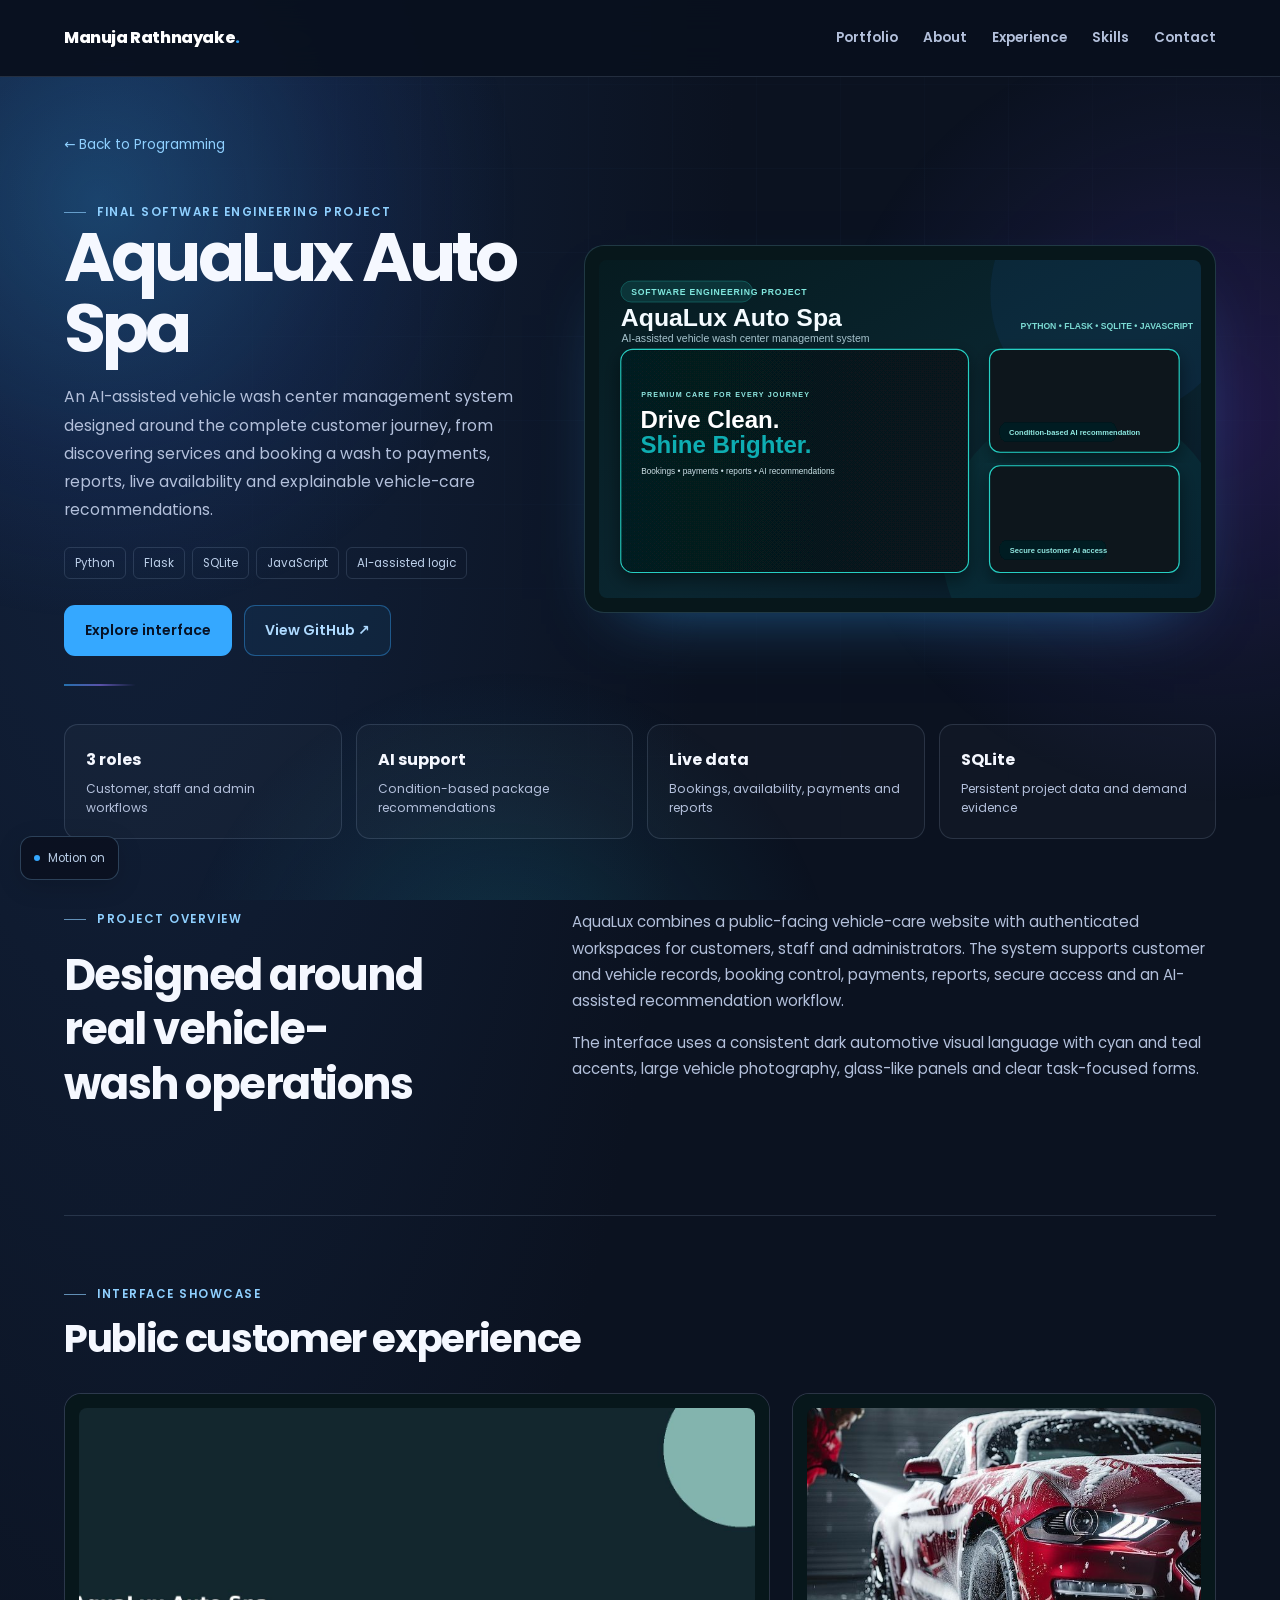
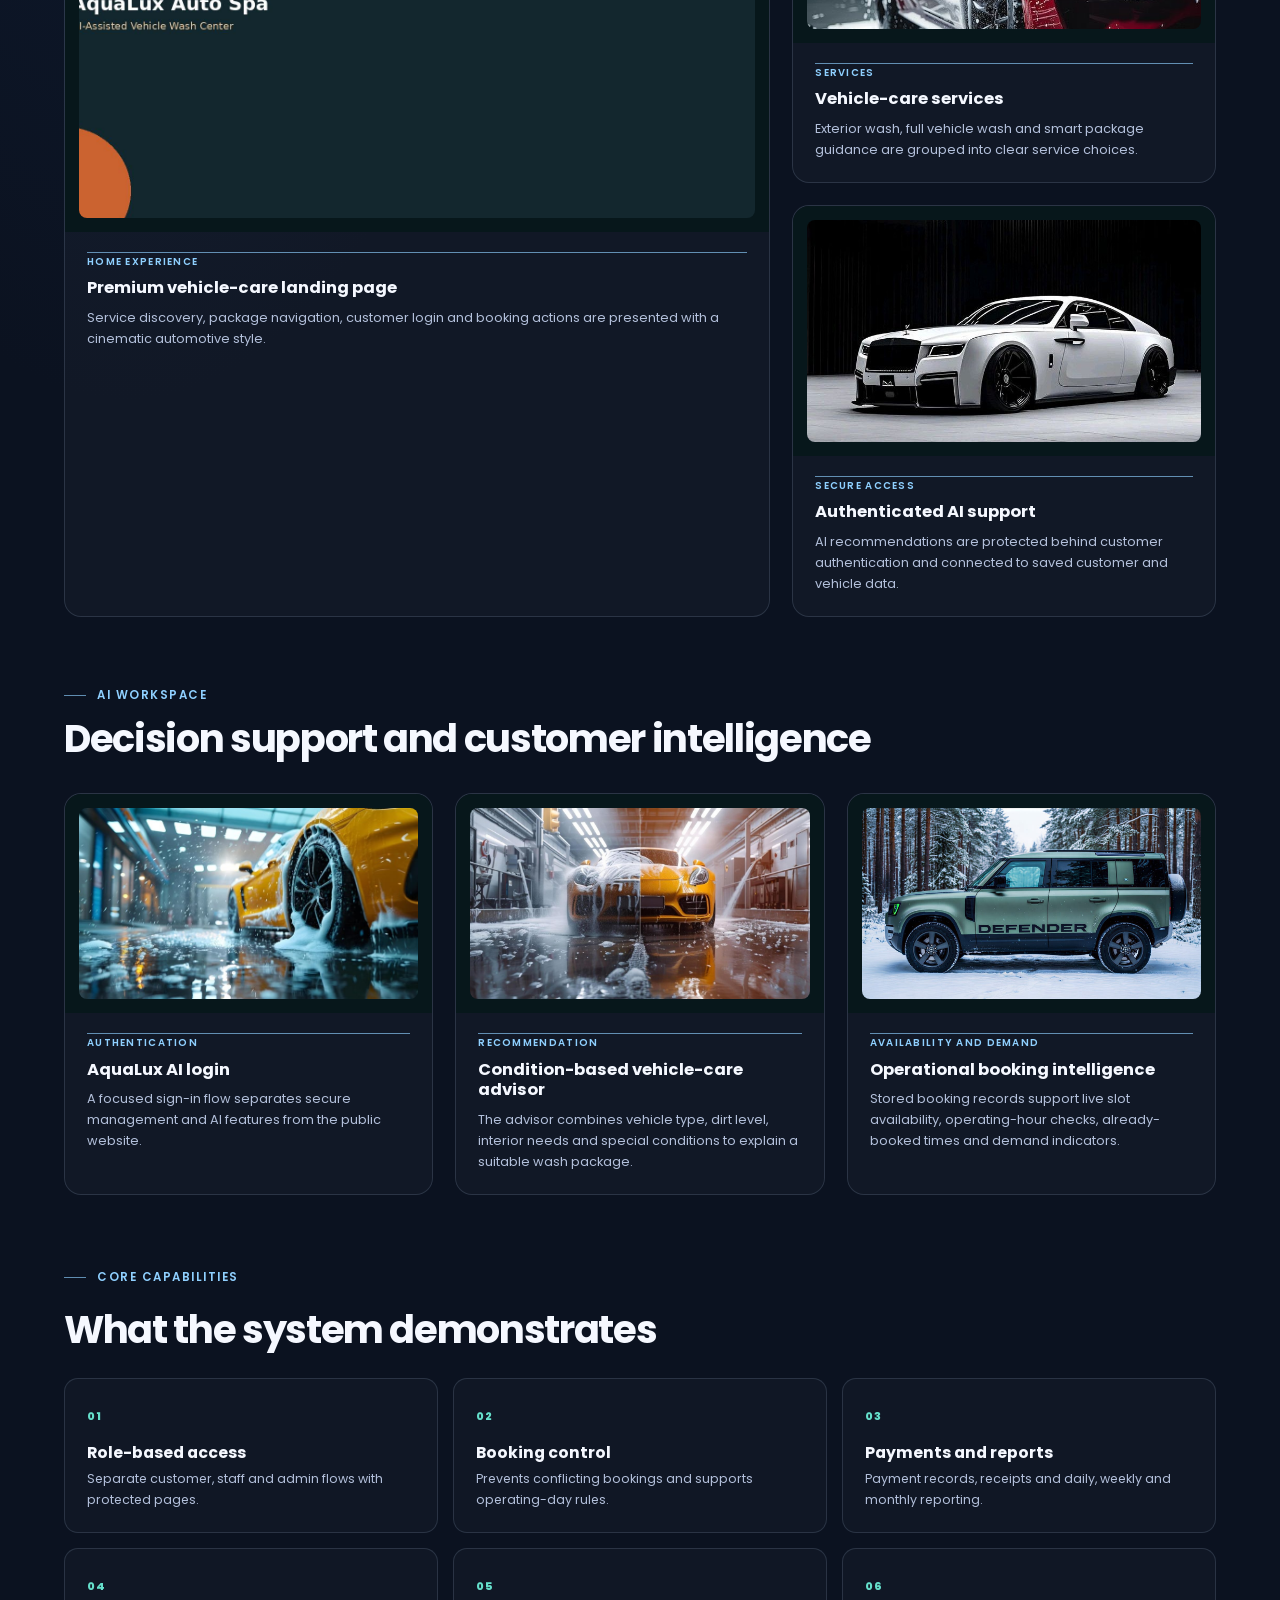
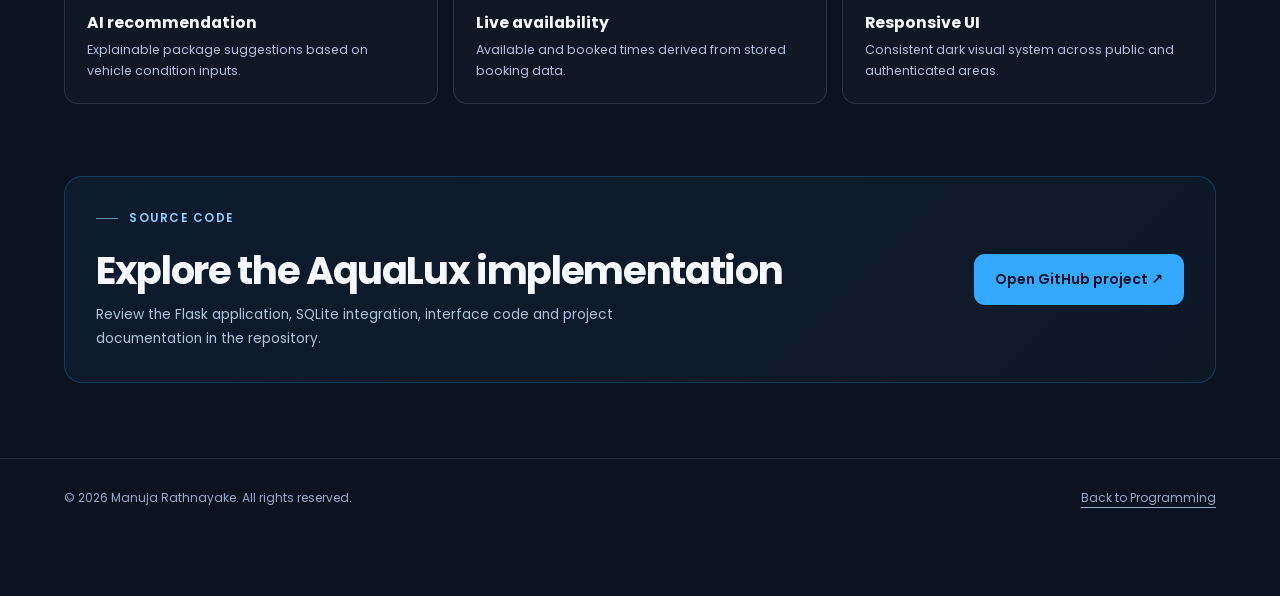
==== commit 805107a6: "Rebuild AquaLux project page and cover" ====
--- a/AquaLux.html
+++ b/AquaLux.html
@@ -4,101 +4,129 @@
   <meta charset="utf-8">
   <meta name="viewport" content="width=device-width, initial-scale=1">
   <title>AquaLux Auto Spa | Manuja Rathnayake</title>
-  <meta name="description" content="AquaLux Auto Spa, an AI-assisted vehicle wash center management system by Manuja Rathnayake.">
+  <meta name="description" content="AquaLux Auto Spa, an AI-assisted vehicle wash center management system built with Python, Flask, SQLite and JavaScript.">
+  <meta name="theme-color" content="#0b1220">
+  <link rel="icon" type="image/png" href="Manuja_Rathnayake_logo.png">
   <link rel="preconnect" href="https://fonts.googleapis.com">
   <link rel="preconnect" href="https://fonts.gstatic.com" crossorigin>
-  <link href="https://fonts.googleapis.com/css2?family=Manrope:wght@400;500;600;700;800&display=swap" rel="stylesheet">
-  <link rel="stylesheet" href="portfolio.css?v=20261126-aqua1">
-  <link rel="stylesheet" href="project-showcase.css?v=20261126-aqua1">
-  <script src="portfolio.js?v=20261126-aqua1" defer></script>
+  <link href="https://fonts.googleapis.com/css2?family=Poppins:wght@400;600;800&amp;display=swap" rel="stylesheet">
+  <link rel="stylesheet" href="portfolio.css?v=20261126-aqua2">
+  <link rel="stylesheet" href="project-showcase.css?v=20261126-aqua2">
+  <script src="portfolio.js?v=20261126-aqua2" defer></script>
 </head>
 <body>
-  <header class="site-header">
-    <div class="container header-inner">
-      <a class="brand" href="index.html" aria-label="Manuja Rathnayake home">Manuja Rathnayake<span>.</span></a>
-      <button class="menu-toggle" type="button" aria-expanded="false" aria-controls="primary-nav">Menu</button>
-      <nav id="primary-nav" class="primary-nav" aria-label="Primary navigation">
-        <a href="index.html">Home</a>
-        <a href="Programming.html" class="is-active">Programming</a>
-        <a href="Graphic%20Design.html">Graphic Design</a>
-        <a href="index.html#about">About</a>
-        <a href="index.html#contact">Contact</a>
-      </nav>
+<a class="skip-link" href="#main">Skip to content</a>
+<header class="site-header">
+  <div class="container nav-inner">
+    <a href="index.html#home" class="logo">Manuja Rathnayake<span>.</span></a>
+    <button class="nav-toggle" type="button" aria-expanded="false" aria-controls="primary-menu">Menu</button>
+    <nav class="menu" id="primary-menu" aria-label="Main navigation">
+      <a href="index.html#work">Portfolio</a>
+      <a href="index.html#about">About</a>
+      <a href="index.html#experience">Experience</a>
+      <a href="index.html#skills">Skills</a>
+      <a href="index.html#contact">Contact</a>
+    </nav>
+  </div>
+</header>
+
+<main id="main">
+  <header class="container gallery-header aqua-project-header">
+    <a class="back-link" href="Programming.html">&larr; Back to Programming</a>
+    <div class="aqua-project-hero">
+      <div class="aqua-project-copy">
+        <p class="eyebrow">Final software engineering project</p>
+        <h1>AquaLux Auto Spa</h1>
+        <p class="aqua-lead">An AI-assisted vehicle wash center management system designed around the complete customer journey, from discovering services and booking a wash to payments, reports, live availability and explainable vehicle-care recommendations.</p>
+        <div class="tags aqua-tags" aria-label="Technologies">
+          <span class="tag">Python</span><span class="tag">Flask</span><span class="tag">SQLite</span><span class="tag">JavaScript</span><span class="tag">AI-assisted logic</span>
+        </div>
+        <div class="actions">
+          <a class="btn btn-primary" href="#interface">Explore interface</a>
+          <a class="btn btn-secondary" href="https://github.com/manujarathnayake2004/AquaLux-Vehicle-Wash-Center" target="_blank" rel="noopener noreferrer">View GitHub &nearr;</a>
+        </div>
+      </div>
+      <a class="aqua-cover-link image-link" href="assets/projects/aqualux/aqualux-cover.svg" data-lightbox="AquaLux Auto Spa project cover" aria-label="Enlarge AquaLux project cover">
+        <img src="assets/projects/aqualux/aqualux-cover.svg" alt="AquaLux Auto Spa project cover" width="1600" height="900" loading="eager" decoding="async">
+      </a>
     </div>
   </header>
 
-  <main class="project-detail-main">
-    <div class="container">
-      <a class="project-back-link" href="Programming.html">&larr; Back to Programming</a>
+  <div class="container gallery-main aqua-project-main">
+    <section class="aqua-facts">
+      <article><strong>3 roles</strong><span>Customer, staff and admin workflows</span></article>
+      <article><strong>AI support</strong><span>Condition-based package recommendations</span></article>
+      <article><strong>Live data</strong><span>Bookings, availability, payments and reports</span></article>
+      <article><strong>SQLite</strong><span>Persistent project data and demand evidence</span></article>
+    </section>
 
-      <section class="project-detail-heading">
-        <p class="eyebrow">Software engineering project</p>
-        <h1>AquaLux Auto Spa</h1>
-        <p class="project-detail-lead">An AI-assisted vehicle wash center management system combining customer and vehicle management, bookings, payments, reporting, live availability and explainable vehicle-care recommendations.</p>
-        <div class="tags" aria-label="Technologies">
-          <span class="tag">Python</span><span class="tag">Flask</span><span class="tag">SQLite</span><span class="tag">JavaScript</span><span class="tag">AI-assisted recommendations</span>
-        </div>
-        <div class="project-detail-actions">
-          <a class="button button-primary" href="https://github.com/manujarathnayake2004/AquaLux-Vehicle-Wash-Center" target="_blank" rel="noopener noreferrer">View GitHub project &nearr;</a>
-          <a class="button button-secondary" href="#screens">View interface screens</a>
-        </div>
-      </section>
+    <section class="aqua-overview">
+      <div><p class="eyebrow">Project overview</p><h2>Designed around real vehicle-wash operations</h2></div>
+      <div class="aqua-overview-copy">
+        <p>AquaLux combines a public-facing vehicle-care website with authenticated workspaces for customers, staff and administrators. The system supports customer and vehicle records, booking control, payments, reports, secure access and an AI-assisted recommendation workflow.</p>
+        <p>The interface uses a consistent dark automotive visual language with cyan and teal accents, large vehicle photography, glass-like panels and clear task-focused forms.</p>
+      </div>
+    </section>
 
-      <figure class="project-detail-cover">
-        <img src="assets/projects/aqualux/aqualux-cover.webp" alt="AquaLux Auto Spa portfolio cover built from real project interface screenshots" width="1600" height="900" decoding="async">
-      </figure>
+    <section id="interface" class="aqua-interface-section">
+      <div class="section-heading"><div><p class="eyebrow">Interface showcase</p><h2>Public customer experience</h2></div></div>
+      <div class="aqua-gallery-grid">
+        <figure class="aqua-visual-card aqua-visual-wide">
+          <a class="image-link" href="assets/projects/aqualux/hero-background.jpg" data-lightbox="AquaLux landing visual"><img src="assets/projects/aqualux/hero-background.jpg" alt="AquaLux vehicle wash landing visual" loading="lazy" decoding="async"></a>
+          <figcaption><span class="eyebrow">Home experience</span><h3>Premium vehicle-care landing page</h3><p>Service discovery, package navigation, customer login and booking actions are presented with a cinematic automotive style.</p></figcaption>
+        </figure>
+        <figure class="aqua-visual-card">
+          <a class="image-link" href="assets/projects/aqualux/premium-wash.jpg" data-lightbox="AquaLux wash service visual"><img src="assets/projects/aqualux/premium-wash.jpg" alt="AquaLux vehicle wash service visual" loading="lazy" decoding="async"></a>
+          <figcaption><span class="eyebrow">Services</span><h3>Vehicle-care services</h3><p>Exterior wash, full vehicle wash and smart package guidance are grouped into clear service choices.</p></figcaption>
+        </figure>
+        <figure class="aqua-visual-card">
+          <a class="image-link" href="assets/projects/aqualux/secure-ai.jpg" data-lightbox="AquaLux secure AI access visual"><img src="assets/projects/aqualux/secure-ai.jpg" alt="AquaLux secure AI access visual" loading="lazy" decoding="async"></a>
+          <figcaption><span class="eyebrow">Secure access</span><h3>Authenticated AI support</h3><p>AI recommendations are protected behind customer authentication and connected to saved customer and vehicle data.</p></figcaption>
+        </figure>
+      </div>
+    </section>
 
-      <section class="project-detail-summary" aria-label="AquaLux project overview">
-        <article class="project-detail-panel">
-          <p class="eyebrow">Project overview</p>
-          <h2>Designed around the complete customer journey</h2>
-          <p>AquaLux supports public service discovery, customer authentication, vehicle wash bookings, customer and vehicle records, payments and operational reporting. The interface uses a dark automotive visual system across the public site and authenticated workspaces.</p>
-        </article>
-        <article class="project-detail-panel">
-          <p class="eyebrow">AI and decision support</p>
-          <h2>Explainable vehicle-care assistance</h2>
-          <p>The authenticated AI workspace provides condition-based package recommendations, care scoring, stored recommendation history, live booking availability and a conversational vehicle-wash assistant.</p>
-        </article>
-      </section>
+    <section class="aqua-interface-section">
+      <div class="section-heading"><div><p class="eyebrow">AI workspace</p><h2>Decision support and customer intelligence</h2></div></div>
+      <div class="aqua-gallery-grid aqua-gallery-balanced">
+        <figure class="aqua-visual-card">
+          <a class="image-link" href="assets/projects/aqualux/login-bg.jpg" data-lightbox="AquaLux AI login visual"><img src="assets/projects/aqualux/login-bg.jpg" alt="AquaLux AI login visual" loading="lazy" decoding="async"></a>
+          <figcaption><span class="eyebrow">Authentication</span><h3>AquaLux AI login</h3><p>A focused sign-in flow separates secure management and AI features from the public website.</p></figcaption>
+        </figure>
+        <figure class="aqua-visual-card">
+          <a class="image-link" href="assets/projects/aqualux/smart-wash-advisor.jpg" data-lightbox="AquaLux smart wash advisor visual"><img src="assets/projects/aqualux/smart-wash-advisor.jpg" alt="AquaLux smart wash advisor visual" loading="lazy" decoding="async"></a>
+          <figcaption><span class="eyebrow">Recommendation</span><h3>Condition-based vehicle-care advisor</h3><p>The advisor combines vehicle type, dirt level, interior needs and special conditions to explain a suitable wash package.</p></figcaption>
+        </figure>
+        <figure class="aqua-visual-card">
+          <a class="image-link" href="assets/projects/aqualux/vehicle-care.jpg" data-lightbox="AquaLux vehicle care visual"><img src="assets/projects/aqualux/vehicle-care.jpg" alt="AquaLux vehicle care visual" loading="lazy" decoding="async"></a>
+          <figcaption><span class="eyebrow">Availability and demand</span><h3>Operational booking intelligence</h3><p>Stored booking records support live slot availability, operating-hour checks, already-booked times and demand indicators.</p></figcaption>
+        </figure>
+      </div>
+    </section>
 
-      <section id="screens" class="project-detail-screens">
-        <div class="project-detail-section-heading">
-          <p class="eyebrow">Real project interface</p>
-          <h2>AquaLux UI showcase</h2>
-          <p>The cover above was created from the actual AquaLux screens. The interface collection includes the public home and services experience, secure AI access, FAQ and booking areas, AI login, customer recommendation workspace, live booking availability and the Vehicle Wash Assistant.</p>
-        </div>
+    <section class="aqua-capabilities">
+      <p class="eyebrow">Core capabilities</p>
+      <h2>What the system demonstrates</h2>
+      <div class="aqua-capability-grid">
+        <article><span>01</span><h3>Role-based access</h3><p>Separate customer, staff and admin flows with protected pages.</p></article>
+        <article><span>02</span><h3>Booking control</h3><p>Prevents conflicting bookings and supports operating-day rules.</p></article>
+        <article><span>03</span><h3>Payments and reports</h3><p>Payment records, receipts and daily, weekly and monthly reporting.</p></article>
+        <article><span>04</span><h3>AI recommendation</h3><p>Explainable package suggestions based on vehicle condition inputs.</p></article>
+        <article><span>05</span><h3>Live availability</h3><p>Available and booked times derived from stored booking data.</p></article>
+        <article><span>06</span><h3>Responsive UI</h3><p>Consistent dark visual system across public and authenticated areas.</p></article>
+      </div>
+    </section>
 
-        <div class="aqualux-screen-feature">
-          <a class="image-link" href="assets/projects/aqualux/aqualux-home.webp" data-lightbox="AquaLux Home interface" aria-label="Open AquaLux Home screenshot">
-            <img src="assets/projects/aqualux/aqualux-home.webp" alt="AquaLux Auto Spa home interface screenshot" loading="lazy" decoding="async">
-          </a>
-          <div>
-            <p class="eyebrow">Public experience</p>
-            <h3>Premium vehicle-care landing experience</h3>
-            <p>The public interface introduces wash services, packages, AquaLux AI, booking and customer access within a consistent automotive visual identity.</p>
-          </div>
-        </div>
+    <section class="aqua-project-cta">
+      <div><p class="eyebrow">Source code</p><h2>Explore the AquaLux implementation</h2><p>Review the Flask application, SQLite integration, interface code and project documentation in the repository.</p></div>
+      <a class="btn btn-primary" href="https://github.com/manujarathnayake2004/AquaLux-Vehicle-Wash-Center" target="_blank" rel="noopener noreferrer">Open GitHub project &nearr;</a>
+    </section>
+  </div>
+</main>
 
-        <div class="project-interface-list">
-          <article><span>01</span><div><h3>Home and services</h3><p>Premium landing experience, service discovery and wash-package presentation.</p></div></article>
-          <article><span>02</span><div><h3>Secure AI access</h3><p>Registered-customer authentication before entering the protected AI workspace.</p></div></article>
-          <article><span>03</span><div><h3>Customer AI workspace</h3><p>Condition-based recommendations connected to the signed-in customer and vehicle.</p></div></article>
-          <article><span>04</span><div><h3>Live availability</h3><p>Operating hours, free appointment times, already-booked slots and demand evidence from SQLite records.</p></div></article>
-          <article><span>05</span><div><h3>Vehicle Wash Assistant</h3><p>Conversational interface for package recommendations, wash-time estimates and booking-demand questions.</p></div></article>
-        </div>
-      </section>
-
-      <section class="project-detail-cta">
-        <p class="eyebrow">Source code</p>
-        <h2>Explore the full AquaLux implementation</h2>
-        <p>Review the application structure, Flask routes, database integration and project implementation on GitHub.</p>
-        <a class="button button-primary" href="https://github.com/manujarathnayake2004/AquaLux-Vehicle-Wash-Center" target="_blank" rel="noopener noreferrer">Open AquaLux on GitHub &nearr;</a>
-      </section>
-    </div>
-  </main>
-
-  <footer class="site-footer">
-    <div class="container footer-inner"><p>&copy; 2026 Manuja Rathnayake.</p><a href="Programming.html">Programming portfolio</a></div>
-  </footer>
+<dialog class="image-dialog" id="image-dialog" aria-labelledby="image-title">
+  <div class="dialog-toolbar"><h2 id="image-title">AquaLux preview</h2><button class="dialog-close" type="button" autofocus>Close</button></div><img alt="">
+</dialog>
+<footer class="footer"><div class="container footer-inner"><p>&copy; <span data-year>2026</span> Manuja Rathnayake. All rights reserved.</p><a href="Programming.html">Back to Programming</a></div></footer>
 </body>
 </html>
--- a/project-showcase.css
+++ b/project-showcase.css
@@ -117,34 +117,63 @@
   }
 }
 
-/* AquaLux project detail */
-.project-detail-main { padding: 128px 0 84px; }
-.project-back-link { display:inline-block; margin-bottom:34px; color:var(--muted); font-size:.82rem; }
-.project-detail-heading { max-width:900px; margin-bottom:34px; }
-.project-detail-heading h1 { margin:8px 0 16px; font-size:clamp(2.8rem,7vw,5.8rem); line-height:.94; letter-spacing:-.055em; }
-.project-detail-lead { max-width:820px; font-size:1rem; line-height:1.8; }
-.project-detail-actions { display:flex; flex-wrap:wrap; gap:12px; margin-top:24px; }
-.project-detail-cover { margin:36px 0 42px; overflow:hidden; border:1px solid rgba(143,208,255,.18); border-radius:22px; background:#07161c; box-shadow:0 24px 70px -42px rgba(53,168,255,.55); }
-.project-detail-cover img { width:100%; display:block; }
-.project-detail-summary { display:grid; grid-template-columns:repeat(2,minmax(0,1fr)); gap:22px; margin:0 0 68px; }
-.project-detail-panel { padding:26px; border:1px solid var(--line); border-radius:18px; background:rgba(255,255,255,.028); }
-.project-detail-panel h2 { margin:8px 0 12px; font-size:1.35rem; }
-.project-detail-screens { margin:0 0 70px; }
-.project-detail-section-heading { max-width:850px; margin-bottom:28px; }
-.project-detail-section-heading h2 { margin:7px 0 10px; font-size:clamp(2rem,4vw,3.4rem); }
-.aqualux-screen-feature { display:grid; grid-template-columns:minmax(0,1.45fr) minmax(260px,.55fr); gap:26px; align-items:center; margin:28px 0; padding:18px; border:1px solid var(--line); border-radius:20px; background:rgba(255,255,255,.022); }
-.aqualux-screen-feature .image-link { display:block; overflow:hidden; border-radius:13px; border:1px solid rgba(143,208,255,.14); }
-.aqualux-screen-feature img { display:block; width:100%; }
-.aqualux-screen-feature h3 { margin:7px 0 10px; font-size:1.3rem; }
-.project-interface-list { display:grid; grid-template-columns:repeat(2,minmax(0,1fr)); gap:14px; margin-top:22px; }
-.project-interface-list article { display:flex; gap:16px; padding:19px; border:1px solid var(--line); border-radius:14px; background:rgba(255,255,255,.02); }
-.project-interface-list article span { color:#65dfcb; font-size:.7rem; font-weight:800; letter-spacing:.08em; }
-.project-interface-list h3 { margin:0 0 6px; font-size:.96rem; }
-.project-interface-list p { margin:0; font-size:.78rem; }
-.project-detail-cta { padding:34px; border:1px solid rgba(53,168,255,.22); border-radius:20px; background:linear-gradient(135deg,rgba(53,168,255,.06),rgba(101,223,203,.035)); }
-.project-detail-cta h2 { margin:8px 0 10px; }
-@media(max-width:760px){
- .project-detail-main{padding-top:105px;}
- .project-detail-summary,.aqualux-screen-feature,.project-interface-list{grid-template-columns:1fr;}
- .project-detail-panel,.project-detail-cta{padding:20px;}
+
+/* AquaLux project detail v2 */
+.aqua-project-header{padding-top:46px;padding-bottom:34px}
+.aqua-project-hero{display:grid;grid-template-columns:.86fr 1.14fr;gap:44px;align-items:center}
+.aqua-project-copy h1{font-size:clamp(2.7rem,5.4vw,4.8rem);line-height:1.02;letter-spacing:-.055em;margin:0 0 20px}
+.aqua-lead{font-size:.98rem;line-height:1.8;max-width:60ch}
+.aqua-tags{margin-top:22px}
+.aqua-cover-link{display:block;overflow:hidden;border:1px solid rgba(143,208,255,.18);border-radius:20px;background:#07171b;box-shadow:0 28px 70px -42px rgba(53,168,255,.65);transition:transform .25s ease,border-color .25s ease}
+.aqua-cover-link:hover{transform:translateY(-4px);border-color:rgba(101,223,203,.55)}
+.aqua-cover-link img{width:100%;aspect-ratio:16/9;object-fit:cover}
+.aqua-project-main{padding-top:4px}
+.aqua-facts{display:grid;grid-template-columns:repeat(4,minmax(0,1fr));gap:14px;margin:0 0 70px}
+.aqua-facts article{padding:21px;border:1px solid var(--line);border-radius:14px;background:rgba(255,255,255,.025)}
+.aqua-facts strong{display:block;color:#f5f8ff;font-size:1rem;margin-bottom:6px}
+.aqua-facts span{display:block;color:var(--muted);font-size:.76rem;line-height:1.55}
+.aqua-overview{display:grid;grid-template-columns:.82fr 1.18fr;gap:60px;padding:0 0 68px;border-bottom:1px solid var(--line)}
+.aqua-overview h2{max-width:13ch;font-size:clamp(2rem,3.4vw,3rem)}
+.aqua-overview-copy p{font-size:.94rem}
+.aqua-interface-section{padding:68px 0 0}
+.aqua-gallery-grid{display:grid;grid-template-columns:1.25fr .75fr;gap:22px}
+.aqua-gallery-balanced{grid-template-columns:repeat(3,minmax(0,1fr))}
+.aqua-visual-card{margin:0;overflow:hidden;border:1px solid var(--line);border-radius:17px;background:rgba(255,255,255,.026)}
+.aqua-visual-wide{grid-row:span 2}
+.aqua-visual-card .image-link{display:block;overflow:hidden;background:#07171b}
+.aqua-visual-card img{width:100%;aspect-ratio:16/9;object-fit:cover;transition:transform .35s ease}
+.aqua-visual-wide img{height:100%;min-height:410px;aspect-ratio:auto}
+.aqua-visual-card:hover img{transform:scale(1.018)}
+.aqua-visual-card figcaption{padding:20px 22px 22px}
+.aqua-visual-card figcaption .eyebrow{display:block;margin-bottom:8px;font-size:.62rem}
+.aqua-visual-card h3{margin:0 0 8px;font-size:1.03rem}
+.aqua-visual-card p{margin:0;font-size:.8rem;line-height:1.65}
+.aqua-capabilities{padding:72px 0 0}
+.aqua-capabilities>h2{margin-bottom:24px}
+.aqua-capability-grid{display:grid;grid-template-columns:repeat(3,minmax(0,1fr));gap:15px}
+.aqua-capability-grid article{padding:22px;border:1px solid var(--line);border-radius:14px;background:rgba(255,255,255,.022)}
+.aqua-capability-grid span{display:inline-block;color:#65dfcb;font-size:.68rem;font-weight:800;letter-spacing:.1em;margin-bottom:17px}
+.aqua-capability-grid h3{margin:0 0 7px;font-size:.98rem}
+.aqua-capability-grid p{margin:0;font-size:.78rem;line-height:1.65}
+.aqua-project-cta{display:flex;align-items:center;justify-content:space-between;gap:32px;margin:72px 0 0;padding:31px;border:1px solid rgba(53,168,255,.24);border-radius:18px;background:linear-gradient(135deg,rgba(53,168,255,.065),rgba(101,223,203,.035))}
+.aqua-project-cta h2{margin:0 0 8px}
+.aqua-project-cta p:last-child{margin:0;max-width:65ch;font-size:.86rem}
+.aqua-project-cta .btn{flex-shrink:0}
+.project-card-kicker{display:flex;flex-wrap:wrap;gap:6px;margin-bottom:12px}
+.project-card-kicker span{font-size:.6rem;color:#8fd0ff;border:1px solid rgba(143,208,255,.18);border-radius:999px;padding:4px 8px;background:rgba(53,168,255,.05)}
+@media(max-width:900px){
+ .aqua-project-hero,.aqua-overview{grid-template-columns:1fr}
+ .aqua-project-hero{gap:28px}
+ .aqua-facts{grid-template-columns:repeat(2,minmax(0,1fr))}
+ .aqua-gallery-grid,.aqua-gallery-balanced{grid-template-columns:repeat(2,minmax(0,1fr))}
+ .aqua-visual-wide{grid-column:1/-1;grid-row:auto}
+ .aqua-visual-wide img{min-height:0;aspect-ratio:16/9}
+ .aqua-capability-grid{grid-template-columns:repeat(2,minmax(0,1fr))}
 }
+@media(max-width:600px){
+ .aqua-project-header{padding-top:32px}
+ .aqua-facts,.aqua-gallery-grid,.aqua-gallery-balanced,.aqua-capability-grid{grid-template-columns:1fr}
+ .aqua-overview{gap:20px;padding-bottom:48px}
+ .aqua-interface-section,.aqua-capabilities{padding-top:52px}
+ .aqua-project-cta{align-items:flex-start;flex-direction:column;padding:23px}
+}
